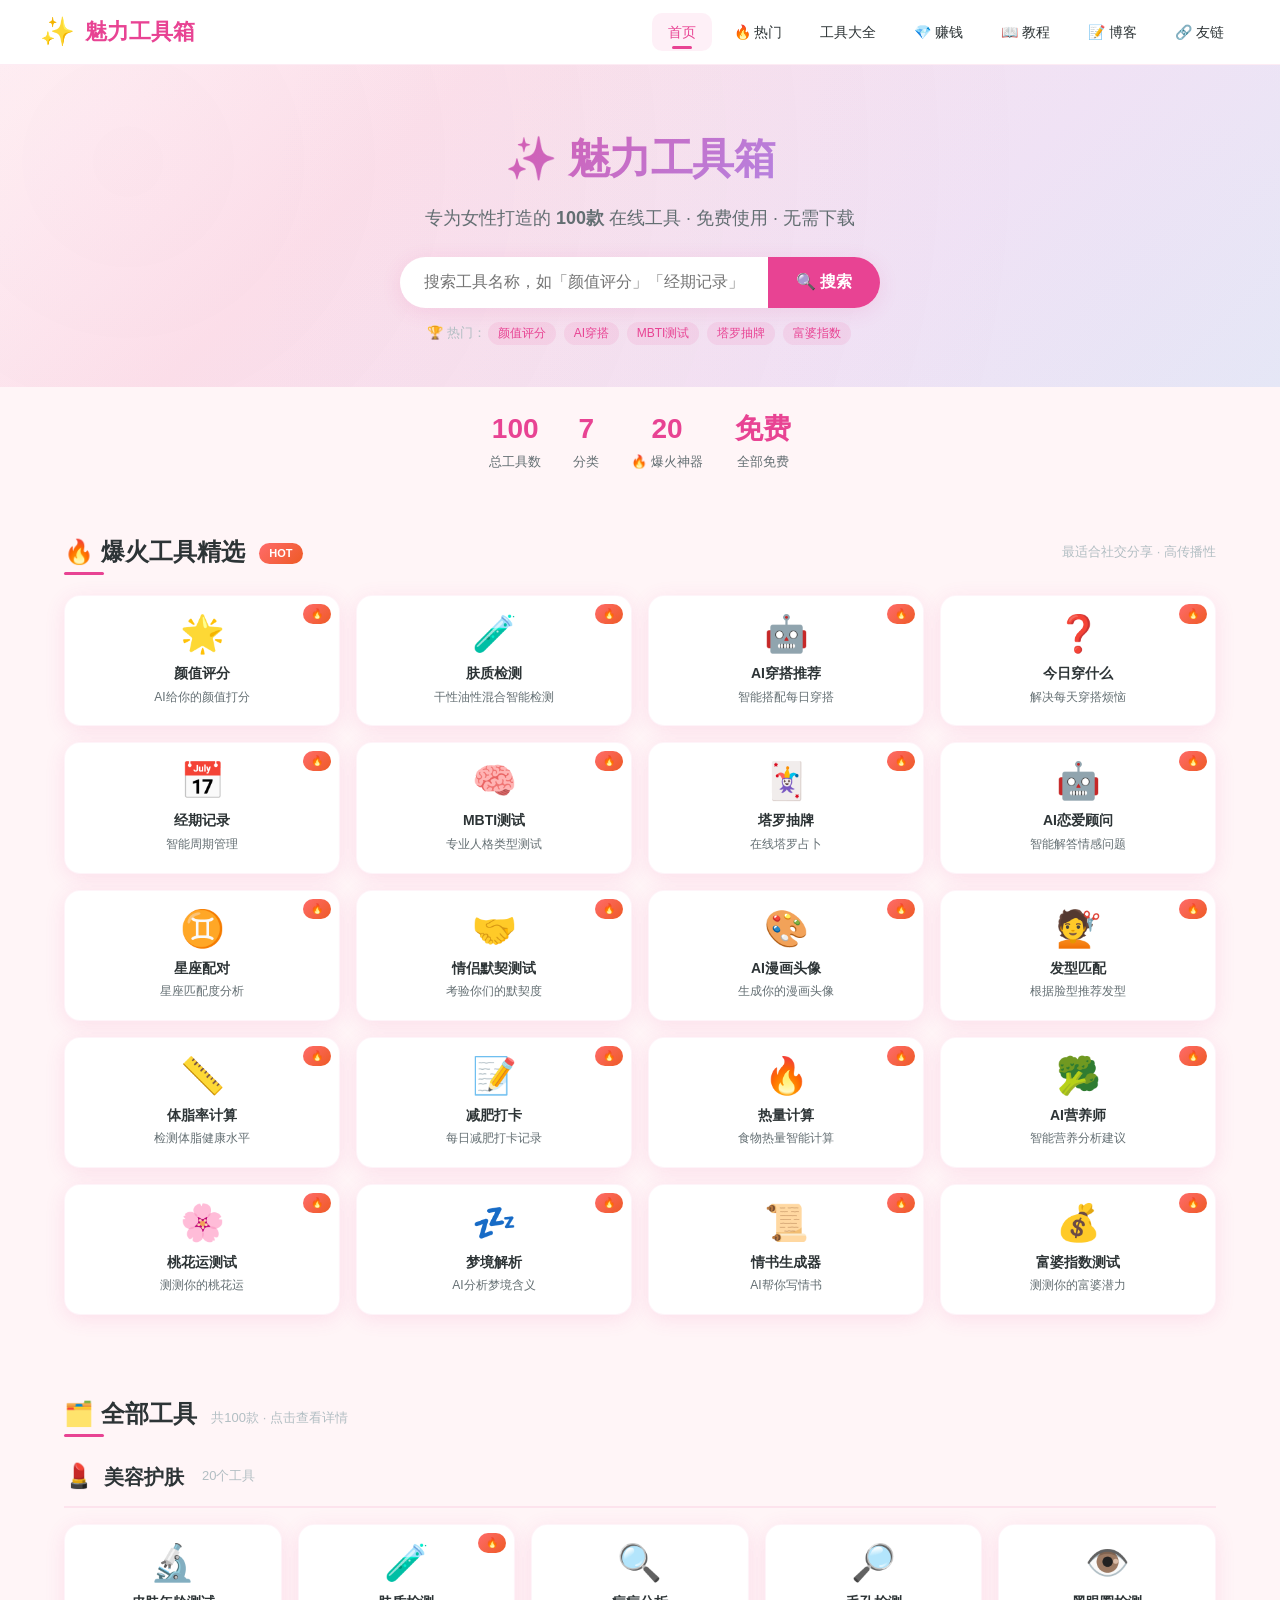
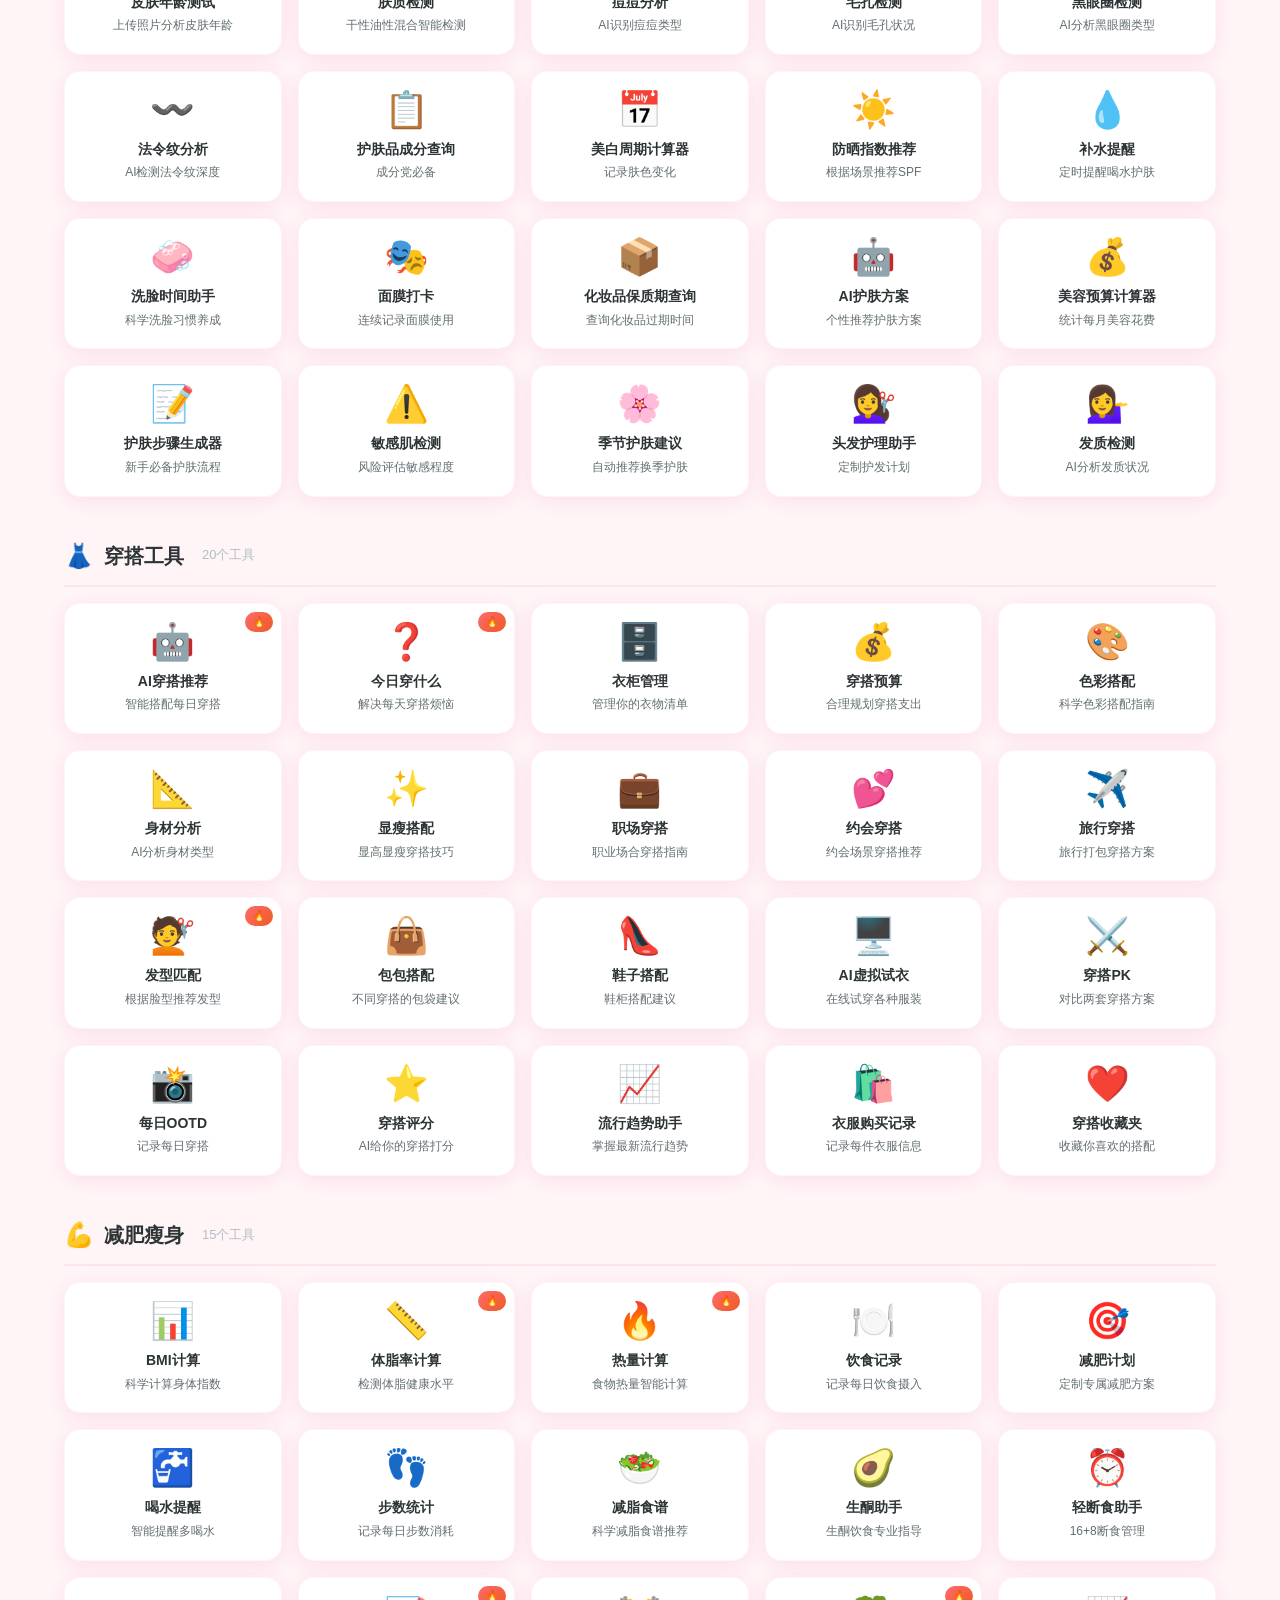
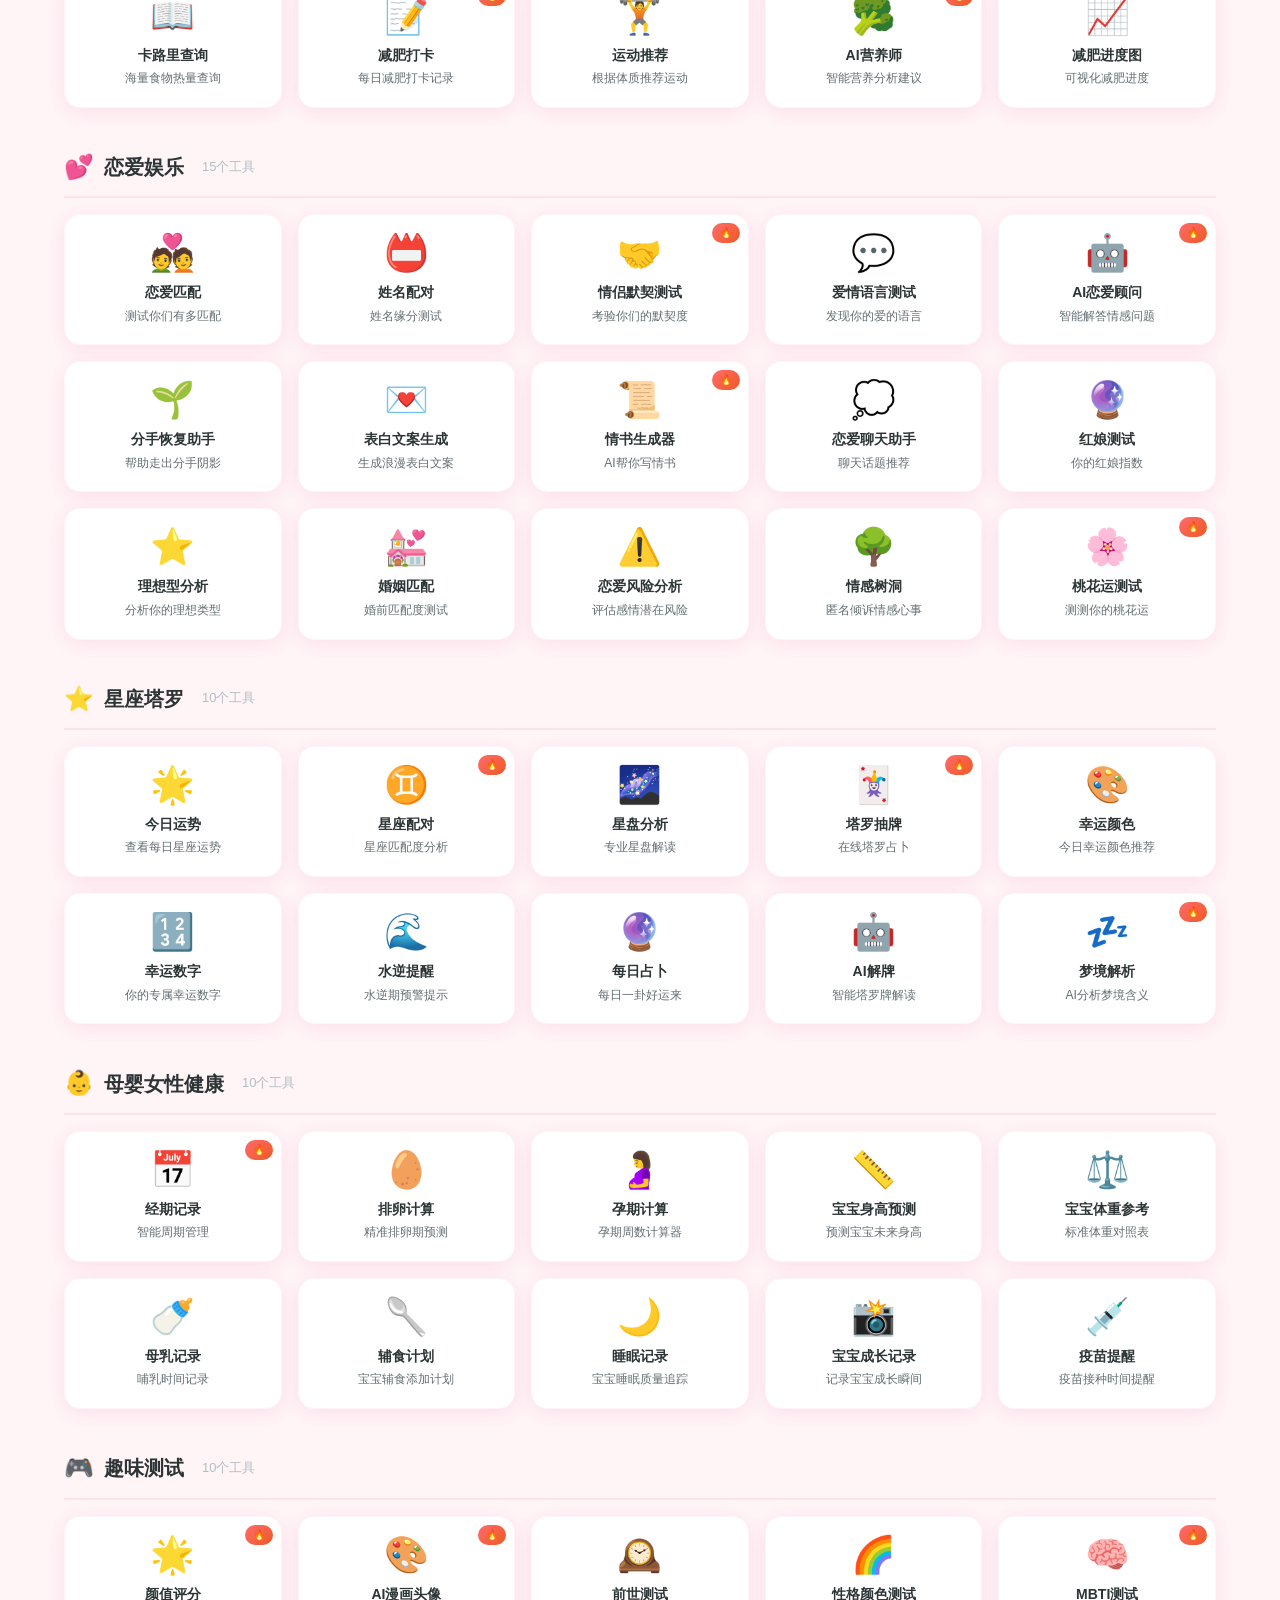
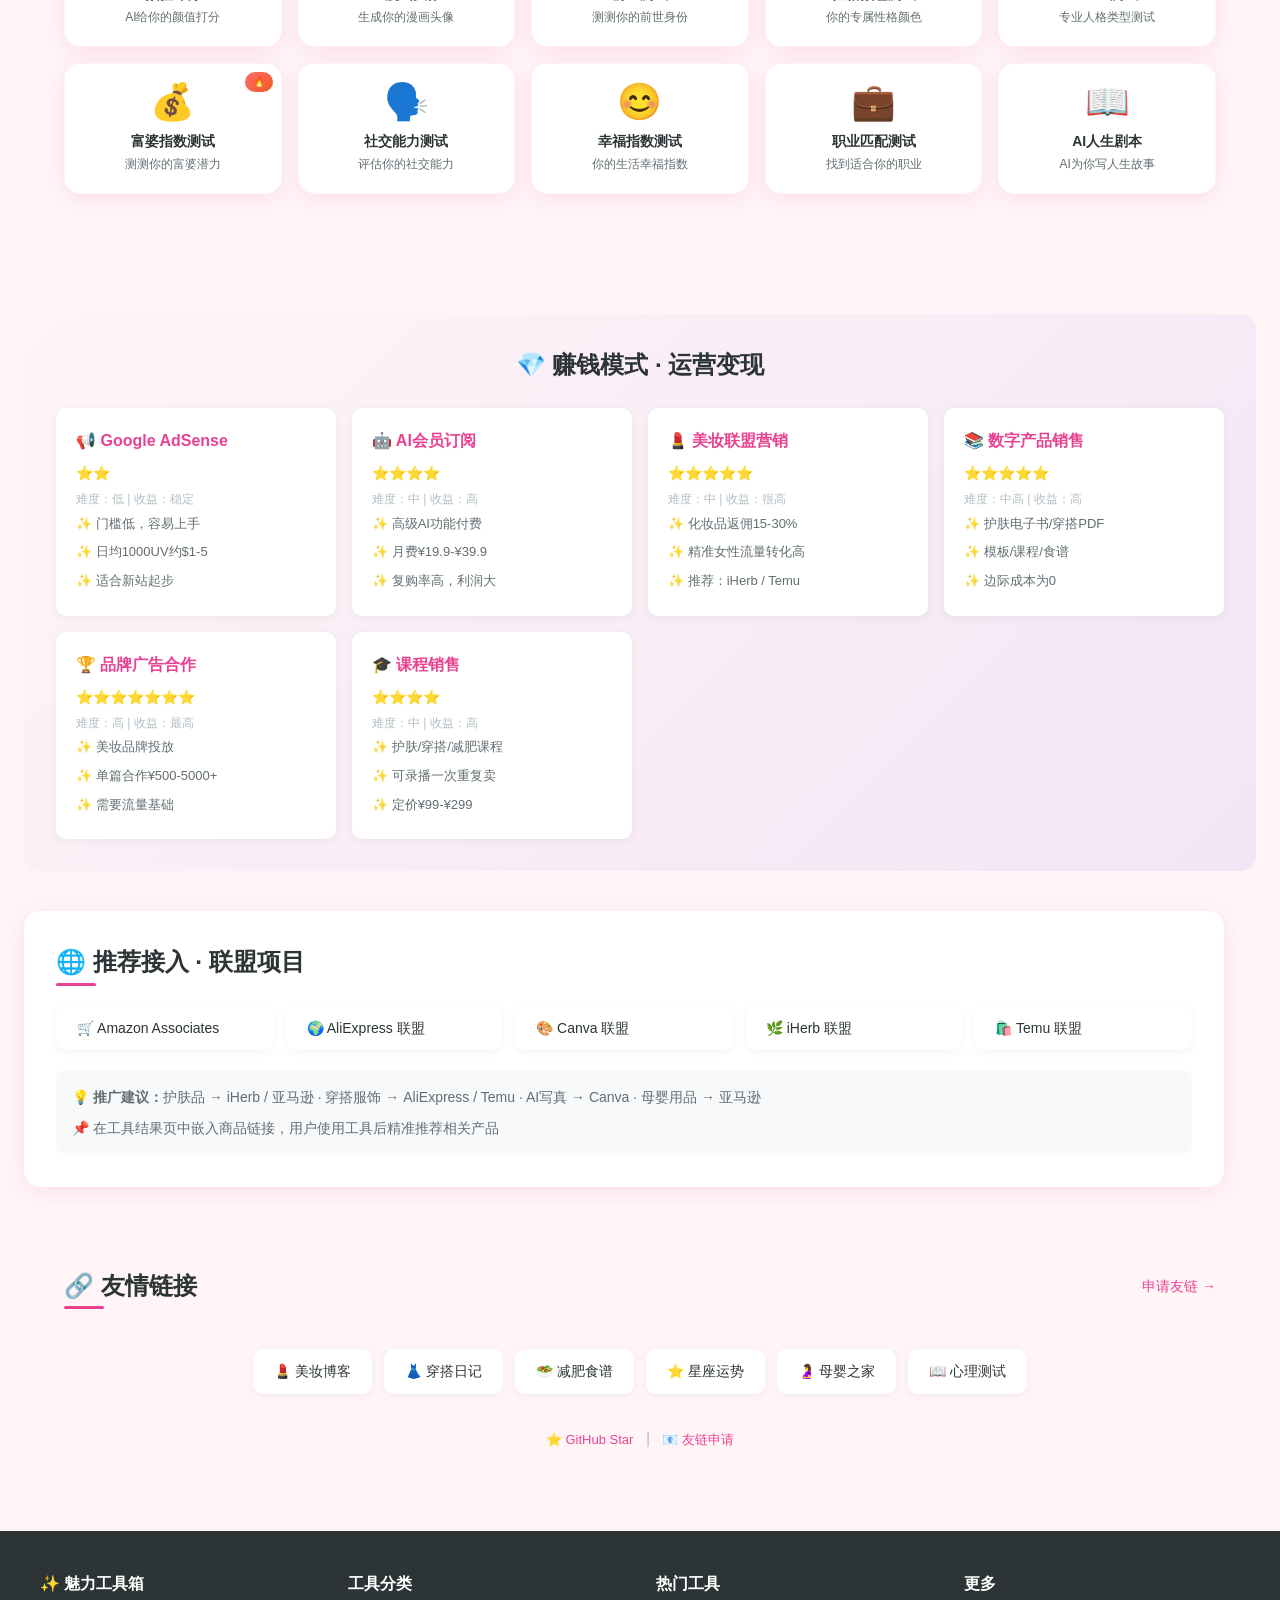
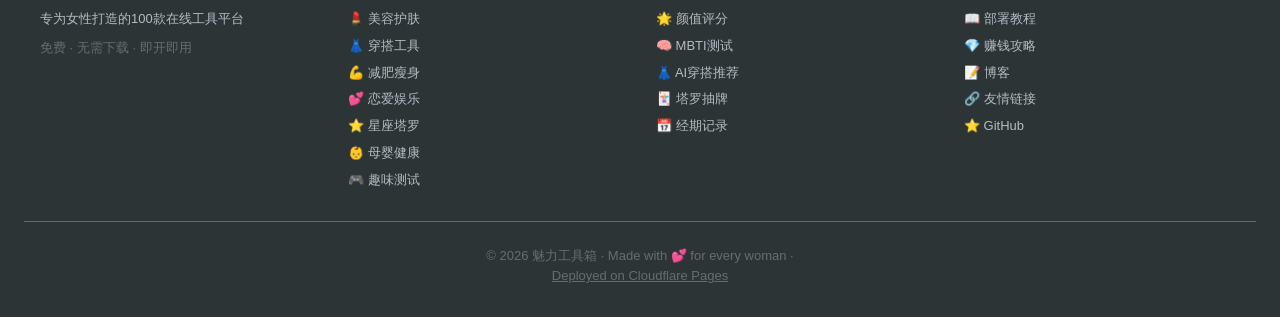
==== index.html @ 5549049f "Add files via upload" ====
<!DOCTYPE html>
<html lang="zh-CN">
<head>
  <meta charset="UTF-8">
  <meta name="viewport" content="width=device-width, initial-scale=1.0">
  <title>魅力工具箱 ✨ - 专为女性打造的100款在线工具</title>
  <meta name="description" content="魅力工具箱 - 专为女性打造的100款在线工具平台，涵盖美容护肤、穿搭、减肥、恋爱、星座、母婴健康、趣味测试等类别。免费使用，无需下载。">
  <meta name="keywords" content="女性工具,在线工具,AI工具,美容护肤,穿搭推荐,减肥工具,星座测试,MBTI,塔罗占卜,经期记录">
  <link rel="stylesheet" href="css/style.css">
  <link rel="icon" href="data:image/svg+xml,<svg xmlns=%22http://www.w3.org/2000/svg%22 viewBox=%220 0 100 100%22><text y=%22.9em%22 font-size=%2290%22>✨</text></svg>">
  <!-- Open Graph -->
  <meta property="og:title" content="魅力工具箱 - 100款女性在线工具">
  <meta property="og:description" content="专为女性打造的100款在线工具，美容护肤、穿搭推荐、减肥瘦身、恋爱测试、星座塔罗一应俱全！">
  <meta property="og:type" content="website">
  <meta property="og:image" content="https://charm-toolbox.pages.dev/og-image.jpg">
  <!-- Google Analytics placeholder -->
  <script async src="https://pagead2.googlesyndication.com/pagead/js/adsbygoogle.js?client=ca-pub-XXXXX" crossorigin="anonymous"></script>
</head>
<body>

<!-- ===== 导航栏 ===== -->
<nav class="navbar">
  <div class="navbar-inner">
    <a href="/" class="logo">
      <span class="logo-icon">✨</span>
      魅力工具箱
    </a>
    <button class="menu-toggle" onclick="toggleMenu()" aria-label="菜单">☰</button>
    <div class="nav-links" id="navLinks">
      <a href="/" class="active">首页</a>
      <a href="#hot">🔥 热门</a>
      <a href="#categories">工具大全</a>
      <a href="/pages/money.html">💎 赚钱</a>
      <a href="/pages/guide.html">📖 教程</a>
      <a href="/pages/blog.html">📝 博客</a>
      <a href="/pages/links.html">🔗 友链</a>
    </div>
  </div>
</nav>

<!-- ===== Hero 区域 ===== -->
<section class="hero">
  <div class="hero-content">
    <h1>✨ 魅力工具箱</h1>
    <p>专为女性打造的 <strong>100款</strong> 在线工具 · 免费使用 · 无需下载</p>
    <div class="search-box">
      <input type="text" id="searchInput" placeholder="搜索工具名称，如「颜值评分」「经期记录」「MBTI」..." oninput="handleSearch()">
      <button onclick="handleSearch()">🔍 搜索</button>
    </div>
    <div style="margin-top:12px;font-size:13px;color:var(--text-muted);">
      🏆 热门：<span class="tag">颜值评分</span> <span class="tag">AI穿搭</span> <span class="tag">MBTI测试</span> <span class="tag">塔罗抽牌</span> <span class="tag">富婆指数</span>
    </div>
  </div>
</section>

<!-- ===== 统计栏 ===== -->
<div class="stats-bar">
  <div class="stat-item"><div class="num">100</div><div class="label">总工具数</div></div>
  <div class="stat-item"><div class="num">7</div><div class="label">分类</div></div>
  <div class="stat-item"><div class="num">20</div><div class="label">🔥 爆火神器</div></div>
  <div class="stat-item"><div class="num">免费</div><div class="label">全部免费</div></div>
</div>

<!-- ===== 主要容器 ===== -->
<div id="mainContent">

<!-- ===== 🔥 爆火工具精选 ===== -->
<section class="section" id="hot">
  <div class="section-header">
    <h2>🔥 爆火工具精选 <span class="hot-badge">HOT</span></h2>
    <span style="font-size:13px;color:var(--text-muted);">最适合社交分享 · 高传播性</span>
  </div>
  <div class="tool-grid hot-grid" id="hotToolsGrid"></div>
</section>

<!-- ===== 🗂️ 全部分类 ===== -->
<section class="section" id="categories">
  <div class="section-header">
    <h2>🗂️ 全部工具 <span style="font-size:13px;color:var(--text-muted);font-weight:400;margin-left:8px;">共100款 · 点击查看详情</span></h2>
  </div>
  <div id="categoriesContainer"></div>
</section>

<!-- ===== 💰 赚钱模式 ===== -->
<section class="money-section" id="money">
  <h2>💎 赚钱模式 · 运营变现</h2>
  <div class="money-grid">
    <div class="money-card">
      <h3>📢 Google AdSense</h3>
      <div class="stars">⭐⭐</div>
      <div class="difficulty">难度：低 | 收益：稳定</div>
      <ul>
        <li>门槛低，容易上手</li>
        <li>日均1000UV约$1-5</li>
        <li>适合新站起步</li>
      </ul>
    </div>
    <div class="money-card">
      <h3>🤖 AI会员订阅</h3>
      <div class="stars">⭐⭐⭐⭐</div>
      <div class="difficulty">难度：中 | 收益：高</div>
      <ul>
        <li>高级AI功能付费</li>
        <li>月费¥19.9-¥39.9</li>
        <li>复购率高，利润大</li>
      </ul>
    </div>
    <div class="money-card">
      <h3>💄 美妆联盟营销</h3>
      <div class="stars">⭐⭐⭐⭐⭐</div>
      <div class="difficulty">难度：中 | 收益：很高</div>
      <ul>
        <li>化妆品返佣15-30%</li>
        <li>精准女性流量转化高</li>
        <li>推荐：iHerb / Temu</li>
      </ul>
    </div>
    <div class="money-card">
      <h3>📚 数字产品销售</h3>
      <div class="stars">⭐⭐⭐⭐⭐</div>
      <div class="difficulty">难度：中高 | 收益：高</div>
      <ul>
        <li>护肤电子书/穿搭PDF</li>
        <li>模板/课程/食谱</li>
        <li>边际成本为0</li>
      </ul>
    </div>
    <div class="money-card">
      <h3>🏆 品牌广告合作</h3>
      <div class="stars">⭐⭐⭐⭐⭐⭐⭐</div>
      <div class="difficulty">难度：高 | 收益：最高</div>
      <ul>
        <li>美妆品牌投放</li>
        <li>单篇合作¥500-5000+</li>
        <li>需要流量基础</li>
      </ul>
    </div>
    <div class="money-card">
      <h3>🎓 课程销售</h3>
      <div class="stars">⭐⭐⭐⭐</div>
      <div class="difficulty">难度：中 | 收益：高</div>
      <ul>
        <li>护肤/穿搭/减肥课程</li>
        <li>可录播一次重复卖</li>
        <li>定价¥99-¥299</li>
      </ul>
    </div>
  </div>
</section>

<!-- ===== 🌐 推荐联盟项目 ===== -->
<section class="section" style="background:white;border-radius:var(--radius);margin:0 24px 40px;padding:32px;box-shadow:var(--shadow);">
  <div class="section-header">
    <h2>🌐 推荐接入 · 联盟项目</h2>
  </div>
  <div style="display:grid;grid-template-columns:repeat(auto-fill,minmax(200px,1fr));gap:12px;">
    <a href="https://affiliate-program.amazon.com/" target="_blank" rel="noopener" class="friend-link-item">🛒 Amazon Associates</a>
    <a href="https://portals.aliexpress.com/" target="_blank" rel="noopener" class="friend-link-item">🌍 AliExpress 联盟</a>
    <a href="https://www.canva.com/affiliates/" target="_blank" rel="noopener" class="friend-link-item">🎨 Canva 联盟</a>
    <a href="https://www.iherb.com/info/rewards" target="_blank" rel="noopener" class="friend-link-item">🌿 iHerb 联盟</a>
    <a href="https://www.temu.com/" target="_blank" rel="noopener" class="friend-link-item">🛍️ Temu 联盟</a>
  </div>
  <div style="margin-top:20px;padding:16px;background:#f8f9fa;border-radius:var(--radius-sm);">
    <p style="font-size:14px;color:var(--text-light);">💡 <strong>推广建议：</strong>护肤品 → iHerb / 亚马逊 · 穿搭服饰 → AliExpress / Temu · AI写真 → Canva · 母婴用品 → 亚马逊</p>
    <p style="font-size:14px;color:var(--text-light);margin-top:8px;">📌 在工具结果页中嵌入商品链接，用户使用工具后精准推荐相关产品</p>
  </div>
</section>

<!-- ===== 友情链接 ===== -->
<section class="section" id="links">
  <div class="section-header">
    <h2>🔗 友情链接</h2>
    <a href="/pages/links.html" class="see-all">申请友链 →</a>
  </div>
  <div class="friend-links">
    <a href="https://www.example.com" target="_blank" class="friend-link-item">💄 美妆博客</a>
    <a href="https://www.example.com" target="_blank" class="friend-link-item">👗 穿搭日记</a>
    <a href="https://www.example.com" target="_blank" class="friend-link-item">🥗 减肥食谱</a>
    <a href="https://www.example.com" target="_blank" class="friend-link-item">⭐ 星座运势</a>
    <a href="https://www.example.com" target="_blank" class="friend-link-item">🤰 母婴之家</a>
    <a href="https://www.example.com" target="_blank" class="friend-link-item">📖 心理测试</a>
  </div>
  <div style="text-align:center;margin-top:12px;">
    <a href="https://github.com/your-username/charm-toolbox" target="_blank" style="color:var(--primary);text-decoration:none;font-size:13px;">⭐ GitHub Star</a>
    <span style="margin:0 8px;color:var(--text-muted);">|</span>
    <a href="mailto:hello@example.com" style="color:var(--primary);text-decoration:none;font-size:13px;">📧 友链申请</a>
  </div>
</section>

</div><!-- /mainContent -->

<!-- ===== 工具详情弹窗 ===== -->
<div class="modal-overlay" id="toolModal">
  <div class="modal-content">
    <button class="modal-close" onclick="closeModal()">✕</button>
    <div class="icon-big" id="modalIcon">🔬</div>
    <h2 id="modalTitle">工具名称</h2>
    <p id="modalDesc">工具描述</p>
    <ul class="features" id="modalFeatures"></ul>
    <button class="btn-primary" onclick="closeModal()">✨ 知道了，马上去用！</button>
  </div>
</div>

<!-- ===== Footer ===== -->
<footer class="footer">
  <div class="footer-inner">
    <div>
      <h3>✨ 魅力工具箱</h3>
      <p style="font-size:13px;color:#b2bec3;">专为女性打造的100款在线工具平台</p>
      <p style="font-size:13px;color:#636e72;margin-top:8px;">免费 · 无需下载 · 即开即用</p>
    </div>
    <div>
      <h3>工具分类</h3>
      <a href="#categories">💄 美容护肤</a>
      <a href="#categories">👗 穿搭工具</a>
      <a href="#categories">💪 减肥瘦身</a>
      <a href="#categories">💕 恋爱娱乐</a>
      <a href="#categories">⭐ 星座塔罗</a>
      <a href="#categories">👶 母婴健康</a>
      <a href="#categories">🎮 趣味测试</a>
    </div>
    <div>
      <h3>热门工具</h3>
      <a href="javascript:void(0)" onclick="showTool(91)">🌟 颜值评分</a>
      <a href="javascript:void(0)" onclick="showTool(95)">🧠 MBTI测试</a>
      <a href="javascript:void(0)" onclick="showTool(21)">👗 AI穿搭推荐</a>
      <a href="javascript:void(0)" onclick="showTool(74)">🃏 塔罗抽牌</a>
      <a href="javascript:void(0)" onclick="showTool(81)">📅 经期记录</a>
    </div>
    <div>
      <h3>更多</h3>
      <a href="/pages/guide.html">📖 部署教程</a>
      <a href="/pages/money.html">💎 赚钱攻略</a>
      <a href="/pages/blog.html">📝 博客</a>
      <a href="/pages/links.html">🔗 友情链接</a>
      <a href="https://github.com/your-username/charm-toolbox">⭐ GitHub</a>
    </div>
  </div>
  <div class="footer-bottom">
    © 2026 魅力工具箱 · Made with 💕 for every woman · <a href="https://pages.cloudflare.com/" style="color:#636e72;text-decoration:underline;">Deployed on Cloudflare Pages</a>
  </div>
</footer>

<script src="js/data.js"></script>
<script>
// ===== 导航菜单 =====
function toggleMenu() {
  document.getElementById('navLinks').classList.toggle('open');
}

// ===== 渲染爆火工具 =====
function renderHotTools() {
  const allTools = getAllTools();
  const hotIds = TOOLS_DATA.hotTools;
  const hotItems = hotIds.map(id => allTools.find(t => t.id === id)).filter(Boolean);

  const grid = document.getElementById('hotToolsGrid');
  grid.innerHTML = hotItems.map(t => `
    <a href="javascript:void(0)" class="tool-card" onclick="showTool(${t.id})">
      <span class="hot-tag">🔥</span>
      <div class="icon">${t.icon}</div>
      <div class="name">${t.name}</div>
      <div class="desc">${t.desc}</div>
    </a>
  `).join('');
}

// ===== 渲染分类 =====
function renderCategories() {
  const container = document.getElementById('categoriesContainer');
  container.innerHTML = TOOLS_DATA.categories.map(cat => `
    <div class="category-section">
      <div class="category-title">
        <span class="cat-icon">${cat.icon}</span>
        ${cat.name}
        <span style="font-size:13px;color:var(--text-muted);font-weight:400;margin-left:8px;">${cat.tools.length}个工具</span>
      </div>
      <div class="tool-grid">
        ${cat.tools.map(t => `
          <a href="javascript:void(0)" class="tool-card" onclick="showTool(${t.id})">
            ${isHot(t.id) ? '<span class="hot-tag">🔥</span>' : ''}
            <div class="icon">${t.icon}</div>
            <div class="name">${t.name}</div>
            <div class="desc">${t.desc}</div>
          </a>
        `).join('')}
      </div>
    </div>
  `).join('');
}

// ===== 显示工具详情 =====
function showTool(id) {
  const allTools = getAllTools();
  const tool = allTools.find(t => t.id === id);
  if (!tool) return;

  document.getElementById('modalIcon').textContent = tool.icon;
  document.getElementById('modalTitle').textContent = tool.name + (isHot(id) ? ' 🔥' : '');
  document.getElementById('modalDesc').textContent = `📂 ${tool.category} · ${tool.desc}`;

  const featuresList = document.getElementById('modalFeatures');
  featuresList.innerHTML = tool.features.map(f => `<li>${f}</li>`).join('');

  document.getElementById('toolModal').classList.add('open');
  document.body.style.overflow = 'hidden';
}

function closeModal() {
  document.getElementById('toolModal').classList.remove('open');
  document.body.style.overflow = '';
}

// 点击遮罩层关闭
document.getElementById('toolModal').addEventListener('click', function(e) {
  if (e.target === this) closeModal();
});

// ESC 键关闭
document.addEventListener('keydown', function(e) {
  if (e.key === 'Escape') closeModal();
});

// ===== 搜索功能 =====
function handleSearch() {
  const query = document.getElementById('searchInput').value.trim().toLowerCase();
  if (!query) {
    renderCategories();
    document.getElementById('categories').scrollIntoView({ behavior: 'smooth' });
    return;
  }

  const results = searchTools(query);
  const container = document.getElementById('categoriesContainer');
  
  if (results.length === 0) {
    container.innerHTML = `
      <div style="text-align:center;padding:60px 20px;">
        <div style="font-size:64px;margin-bottom:16px;">🔍</div>
        <h3 style="font-size:20px;margin-bottom:8px;">没有找到相关工具</h3>
        <p style="color:var(--text-light);">试试搜索：颜值、穿搭、减肥、星座、MBTI...<br>或者换个关键词再试试</p>
        <button onclick="document.getElementById('searchInput').value='';handleSearch();renderCategories();" style="margin-top:16px;padding:10px 24px;background:var(--primary);color:white;border:none;border-radius:8px;cursor:pointer;">查看全部工具</button>
      </div>
    `;
    return;
  }

  container.innerHTML = `
    <div style="margin-bottom:20px;color:var(--text-light);font-size:14px;">
      找到 <strong style="color:var(--primary);">${results.length}</strong> 个相关工具
      <button onclick="document.getElementById('searchInput').value='';handleSearch();renderCategories();" style="margin-left:12px;padding:4px 12px;background:transparent;color:var(--primary);border:1px solid var(--primary);border-radius:6px;cursor:pointer;font-size:12px;">清除搜索</button>
    </div>
    <div class="tool-grid">
      ${results.map(t => `
        <a href="javascript:void(0)" class="tool-card" onclick="showTool(${t.id})">
          ${isHot(t.id) ? '<span class="hot-tag">🔥</span>' : ''}
          <div class="icon">${t.icon}</div>
          <div class="name">${t.name}</div>
          <div class="desc">${t.desc}</div>
          <div style="font-size:11px;color:var(--text-muted);margin-top:4px;">${t.catIcon} ${t.category}</div>
        </a>
      `).join('')}
    </div>
  `;
}

// ===== 搜索回车 =====
document.getElementById('searchInput').addEventListener('keydown', function(e) {
  if (e.key === 'Enter') handleSearch();
});

// ===== 初始化 =====
document.addEventListener('DOMContentLoaded', function() {
  renderHotTools();
  renderCategories();
});

// ===== 平滑滚动 =====
document.querySelectorAll('a[href^="#"]').forEach(anchor => {
  anchor.addEventListener('click', function(e) {
    const href = this.getAttribute('href');
    if (href.startsWith('#')) {
      e.preventDefault();
      const target = document.querySelector(href);
      if (target) target.scrollIntoView({ behavior: 'smooth' });
    }
  });
});
</script>

<!-- 51la统计（示例） -->
<script charset="UTF-8" id="LA_COLLECT" src="//sdk.51.la/js-sdk-pro.min.js"></script>
<script>LA.init({id: "YOUR_ID",ck: "YOUR_CK"})</script>

</body>
</html>
---- css/style.css ----
/* ===== 魅力工具箱 - 女性工具平台 ===== */
:root {
  --primary: #e84393;
  --primary-light: #f8a5c2;
  --primary-dark: #c44569;
  --secondary: #a29bfe;
  --secondary-light: #d5caff;
  --accent: #fd79a8;
  --bg: #fff5f7;
  --bg-card: #ffffff;
  --text: #2d3436;
  --text-light: #636e72;
  --text-muted: #b2bec3;
  --shadow: 0 4px 20px rgba(232, 67, 147, 0.12);
  --shadow-hover: 0 8px 30px rgba(232, 67, 147, 0.2);
  --radius: 16px;
  --radius-sm: 10px;
  --transition: 0.3s cubic-bezier(.4,0,.2,1);
}

* { margin: 0; padding: 0; box-sizing: border-box; }

body {
  font-family: -apple-system, BlinkMacSystemFont, 'PingFang SC', 'Microsoft YaHei', 'Segoe UI', sans-serif;
  background: var(--bg);
  color: var(--text);
  min-height: 100vh;
  line-height: 1.6;
}

/* ===== 导航栏 ===== */
.navbar {
  background: rgba(255,255,255,0.92);
  backdrop-filter: blur(20px);
  -webkit-backdrop-filter: blur(20px);
  border-bottom: 1px solid rgba(232,67,147,0.1);
  position: sticky;
  top: 0;
  z-index: 1000;
  padding: 0 24px;
}
.navbar-inner {
  max-width: 1200px;
  margin: 0 auto;
  display: flex;
  align-items: center;
  justify-content: space-between;
  height: 64px;
}
.navbar .logo {
  display: flex;
  align-items: center;
  gap: 10px;
  text-decoration: none;
  font-size: 22px;
  font-weight: 700;
  color: var(--primary);
}
.navbar .logo .logo-icon {
  font-size: 28px;
}
.navbar .nav-links {
  display: flex;
  align-items: center;
  gap: 6px;
}
.navbar .nav-links a {
  text-decoration: none;
  color: var(--text);
  padding: 8px 16px;
  border-radius: var(--radius-sm);
  font-size: 14px;
  font-weight: 500;
  transition: var(--transition);
  position: relative;
}
.navbar .nav-links a:hover,
.navbar .nav-links a.active {
  background: rgba(232,67,147,0.08);
  color: var(--primary);
}
.navbar .nav-links a.active::after {
  content: '';
  position: absolute;
  bottom: 2px;
  left: 50%;
  transform: translateX(-50%);
  width: 20px;
  height: 3px;
  background: var(--primary);
  border-radius: 3px;
}
.menu-toggle {
  display: none;
  background: none;
  border: none;
  font-size: 24px;
  cursor: pointer;
  color: var(--text);
  padding: 8px;
}

/* ===== Hero 区域 ===== */
.hero {
  text-align: center;
  padding: 60px 24px 40px;
  background: linear-gradient(135deg, #fff5f7 0%, #fce4ec 30%, #f3e5f5 70%, #e8eaf6 100%);
  position: relative;
  overflow: hidden;
}
.hero::before {
  content: '';
  position: absolute;
  top: -50%;
  left: -50%;
  width: 200%;
  height: 200%;
  background: radial-gradient(circle at 30% 40%, rgba(232,67,147,0.05) 0%, transparent 50%),
              radial-gradient(circle at 70% 60%, rgba(162,155,254,0.05) 0%, transparent 50%);
  animation: heroGlow 8s ease-in-out infinite alternate;
}
@keyframes heroGlow {
  0% { transform: translate(0,0) rotate(0deg); }
  100% { transform: translate(-20px,10px) rotate(2deg); }
}
.hero-content {
  position: relative;
  z-index: 1;
  max-width: 700px;
  margin: 0 auto;
}
.hero h1 {
  font-size: 42px;
  font-weight: 800;
  background: linear-gradient(135deg, var(--primary), var(--secondary));
  -webkit-background-clip: text;
  -webkit-text-fill-color: transparent;
  background-clip: text;
  margin-bottom: 12px;
  letter-spacing: -0.5px;
}
.hero p {
  font-size: 18px;
  color: var(--text-light);
  margin-bottom: 24px;
}
.hero .search-box {
  display: flex;
  max-width: 480px;
  margin: 0 auto;
  background: white;
  border-radius: 50px;
  box-shadow: 0 4px 20px rgba(232,67,147,0.12);
  overflow: hidden;
}
.hero .search-box input {
  flex: 1;
  border: none;
  padding: 15px 24px;
  font-size: 16px;
  outline: none;
  background: transparent;
}
.hero .search-box button {
  background: var(--primary);
  border: none;
  color: white;
  padding: 15px 28px;
  cursor: pointer;
  font-size: 16px;
  font-weight: 600;
  transition: var(--transition);
}
.hero .search-box button:hover {
  background: var(--primary-dark);
}

/* ===== 分类统计 ===== */
.stats-bar {
  display: flex;
  justify-content: center;
  gap: 32px;
  padding: 20px 24px;
  flex-wrap: wrap;
}
.stats-bar .stat-item {
  text-align: center;
}
.stats-bar .stat-item .num {
  font-size: 28px;
  font-weight: 800;
  color: var(--primary);
}
.stats-bar .stat-item .label {
  font-size: 13px;
  color: var(--text-light);
}

/* ===== 爆火工具精选 ===== */
.section {
  max-width: 1200px;
  margin: 0 auto;
  padding: 40px 24px;
}
.section-header {
  display: flex;
  justify-content: space-between;
  align-items: center;
  margin-bottom: 24px;
}
.section-header h2 {
  font-size: 24px;
  font-weight: 700;
  position: relative;
  display: inline-block;
}
.section-header h2::after {
  content: '';
  position: absolute;
  bottom: -4px;
  left: 0;
  width: 40px;
  height: 3px;
  background: var(--primary);
  border-radius: 3px;
}
.section-header .see-all {
  color: var(--primary);
  text-decoration: none;
  font-size: 14px;
  font-weight: 500;
}
.hot-badge {
  display: inline-block;
  background: linear-gradient(135deg, #ff6b6b, #ee5a24);
  color: white;
  font-size: 11px;
  font-weight: 700;
  padding: 2px 10px;
  border-radius: 20px;
  margin-left: 8px;
  vertical-align: middle;
}

/* ===== 工具卡片网格 ===== */
.tool-grid {
  display: grid;
  grid-template-columns: repeat(auto-fill, minmax(200px, 1fr));
  gap: 16px;
}
.tool-grid.hot-grid {
  grid-template-columns: repeat(auto-fill, minmax(240px, 1fr));
}
.tool-card {
  background: var(--bg-card);
  border-radius: var(--radius);
  padding: 20px;
  text-decoration: none;
  color: var(--text);
  box-shadow: var(--shadow);
  transition: var(--transition);
  border: 1px solid rgba(232,67,147,0.06);
  position: relative;
  display: flex;
  flex-direction: column;
  align-items: center;
  text-align: center;
  cursor: pointer;
}
.tool-card:hover {
  transform: translateY(-4px);
  box-shadow: var(--shadow-hover);
  border-color: rgba(232,67,147,0.2);
}
.tool-card .icon {
  font-size: 36px;
  margin-bottom: 10px;
  line-height: 1;
}
.tool-card .name {
  font-size: 14px;
  font-weight: 600;
  margin-bottom: 4px;
}
.tool-card .desc {
  font-size: 12px;
  color: var(--text-light);
  line-height: 1.4;
}
.tool-card .hot-tag {
  position: absolute;
  top: 8px;
  right: 8px;
  background: linear-gradient(135deg, #ff6b6b, #ee5a24);
  color: white;
  font-size: 10px;
  font-weight: 700;
  padding: 2px 8px;
  border-radius: 20px;
}
.tool-card .new-tag {
  position: absolute;
  top: 8px;
  left: 8px;
  background: linear-gradient(135deg, #00b894, #00cec9);
  color: white;
  font-size: 10px;
  font-weight: 700;
  padding: 2px 8px;
  border-radius: 20px;
}

/* ===== 分类区域 ===== */
.category-section {
  margin-bottom: 40px;
}
.category-title {
  display: flex;
  align-items: center;
  gap: 10px;
  font-size: 20px;
  font-weight: 700;
  margin-bottom: 16px;
  padding-bottom: 10px;
  border-bottom: 2px solid rgba(232,67,147,0.1);
}
.category-title .cat-icon {
  font-size: 24px;
}

/* ===== 赚钱模式 & 联盟项目 ===== */
.money-section {
  background: linear-gradient(135deg, #fff5f7, #f3e5f5);
  border-radius: var(--radius);
  padding: 32px;
  margin: 40px 24px;
}
.money-section h2 {
  text-align: center;
  margin-bottom: 24px;
  font-size: 24px;
}
.money-grid {
  display: grid;
  grid-template-columns: repeat(auto-fill, minmax(280px, 1fr));
  gap: 16px;
  max-width: 1200px;
  margin: 0 auto;
}
.money-card {
  background: white;
  border-radius: var(--radius-sm);
  padding: 20px;
  box-shadow: 0 2px 10px rgba(0,0,0,0.05);
}
.money-card h3 {
  font-size: 16px;
  color: var(--primary);
  margin-bottom: 8px;
}
.money-card .stars {
  color: #fdcb6e;
  font-size: 14px;
  margin-bottom: 6px;
}
.money-card .difficulty {
  font-size: 12px;
  color: var(--text-muted);
}
.money-card ul {
  list-style: none;
  padding: 0;
}
.money-card ul li {
  padding: 4px 0;
  font-size: 13px;
  color: var(--text-light);
}
.money-card ul li::before {
  content: '✨ ';
}

/* ===== 部署教程 ===== */
.guide-section {
  max-width: 800px;
  margin: 0 auto;
  padding: 40px 24px;
}
.guide-section h2 {
  font-size: 24px;
  margin-bottom: 20px;
  color: var(--primary);
}
.guide-step {
  background: white;
  border-radius: var(--radius);
  padding: 24px;
  margin-bottom: 16px;
  box-shadow: var(--shadow);
  border-left: 4px solid var(--primary);
}
.guide-step h3 {
  font-size: 18px;
  margin-bottom: 8px;
  display: flex;
  align-items: center;
  gap: 8px;
}
.guide-step .step-num {
  background: var(--primary);
  color: white;
  width: 28px;
  height: 28px;
  border-radius: 50%;
  display: inline-flex;
  align-items: center;
  justify-content: center;
  font-size: 14px;
  font-weight: 700;
}
.guide-step p, .guide-step li {
  font-size: 14px;
  color: var(--text-light);
  line-height: 1.8;
}
.guide-step code {
  background: #f8f9fa;
  padding: 2px 8px;
  border-radius: 4px;
  font-size: 13px;
  color: var(--primary-dark);
}
.guide-step pre {
  background: #2d3436;
  color: #dfe6e9;
  padding: 16px;
  border-radius: 8px;
  overflow-x: auto;
  font-size: 13px;
  line-height: 1.6;
  margin: 12px 0;
}

/* ===== 友情链接 ===== */
.friend-links {
  display: flex;
  flex-wrap: wrap;
  gap: 12px;
  justify-content: center;
  padding: 20px 0;
}
.friend-link-item {
  background: white;
  padding: 10px 20px;
  border-radius: var(--radius-sm);
  text-decoration: none;
  color: var(--text);
  font-size: 14px;
  font-weight: 500;
  box-shadow: 0 2px 8px rgba(0,0,0,0.05);
  transition: var(--transition);
  border: 1px solid transparent;
}
.friend-link-item:hover {
  border-color: var(--primary-light);
  color: var(--primary);
  transform: translateY(-2px);
}

/* ===== Footer ===== */
.footer {
  background: #2d3436;
  color: #dfe6e9;
  padding: 40px 24px 24px;
  margin-top: 40px;
}
.footer-inner {
  max-width: 1200px;
  margin: 0 auto;
  display: grid;
  grid-template-columns: repeat(auto-fit, minmax(200px, 1fr));
  gap: 32px;
}
.footer h3 {
  color: white;
  font-size: 16px;
  margin-bottom: 12px;
}
.footer a {
  color: #b2bec3;
  text-decoration: none;
  display: block;
  font-size: 13px;
  margin-bottom: 6px;
  transition: var(--transition);
}
.footer a:hover {
  color: var(--primary-light);
}
.footer-bottom {
  text-align: center;
  padding-top: 24px;
  margin-top: 24px;
  border-top: 1px solid #636e72;
  font-size: 13px;
  color: #636e72;
}

/* ===== 响应式 ===== */
@media (max-width: 768px) {
  .navbar .nav-links {
    display: none;
    position: absolute;
    top: 64px;
    left: 0;
    right: 0;
    background: white;
    flex-direction: column;
    padding: 16px;
    box-shadow: 0 10px 30px rgba(0,0,0,0.1);
    border-bottom: 1px solid rgba(232,67,147,0.1);
  }
  .navbar .nav-links.open {
    display: flex;
  }
  .menu-toggle { display: block; }
  .hero h1 { font-size: 28px; }
  .hero p { font-size: 16px; }
  .stats-bar { gap: 20px; }
  .tool-grid { grid-template-columns: repeat(auto-fill, minmax(150px, 1fr)); gap: 12px; }
  .tool-card { padding: 16px; }
  .tool-card .icon { font-size: 28px; }
  .tool-card .name { font-size: 13px; }
  .section { padding: 24px 16px; }
  .money-section { padding: 24px 16px; margin: 24px 16px; }
}

/* ===== 工具详情弹窗 ===== */
.modal-overlay {
  display: none;
  position: fixed;
  top: 0; left: 0; right: 0; bottom: 0;
  background: rgba(0,0,0,0.5);
  backdrop-filter: blur(4px);
  z-index: 2000;
  justify-content: center;
  align-items: center;
}
.modal-overlay.open { display: flex; }
.modal-content {
  background: white;
  border-radius: var(--radius);
  padding: 32px;
  max-width: 500px;
  width: 90%;
  max-height: 80vh;
  overflow-y: auto;
  box-shadow: 0 20px 60px rgba(0,0,0,0.2);
  position: relative;
  animation: modalIn 0.3s ease;
}
@keyframes modalIn {
  from { opacity: 0; transform: translateY(20px) scale(0.95); }
  to { opacity: 1; transform: translateY(0) scale(1); }
}
.modal-close {
  position: absolute;
  top: 16px;
  right: 16px;
  background: none;
  border: none;
  font-size: 24px;
  cursor: pointer;
  color: var(--text-muted);
  transition: var(--transition);
}
.modal-close:hover { color: var(--text); }
.modal-content .icon-big { font-size: 56px; text-align: center; margin-bottom: 12px; }
.modal-content h2 { font-size: 22px; margin-bottom: 8px; text-align: center; }
.modal-content p { color: var(--text-light); font-size: 14px; margin-bottom: 20px; text-align: center; }
.modal-content .features { list-style: none; padding: 0; }
.modal-content .features li {
  padding: 8px 0;
  border-bottom: 1px solid #f0f0f0;
  font-size: 14px;
  display: flex;
  align-items: center;
  gap: 8px;
}
.modal-content .features li::before { content: '🌸'; }
.modal-content .btn-primary {
  display: block;
  width: 100%;
  padding: 12px;
  background: var(--primary);
  color: white;
  border: none;
  border-radius: var(--radius-sm);
  font-size: 16px;
  font-weight: 600;
  cursor: pointer;
  margin-top: 16px;
  transition: var(--transition);
}
.modal-content .btn-primary:hover { background: var(--primary-dark); }

/* ===== 小部件 ===== */
.badge-hot {
  background: linear-gradient(135deg, #ff6b6b, #ee5a24);
  color: white;
  font-size: 10px;
  font-weight: 700;
  padding: 2px 8px;
  border-radius: 20px;
  display: inline-block;
}
.tag {
  display: inline-block;
  background: rgba(232,67,147,0.1);
  color: var(--primary);
  font-size: 12px;
  padding: 2px 10px;
  border-radius: 20px;
  margin: 2px;
}

/* ===== 滚动条美化 ===== */
::-webkit-scrollbar { width: 6px; }
::-webkit-scrollbar-track { background: transparent; }
::-webkit-scrollbar-thumb { background: var(--primary-light); border-radius: 3px; }
::-webkit-scrollbar-thumb:hover { background: var(--primary); }
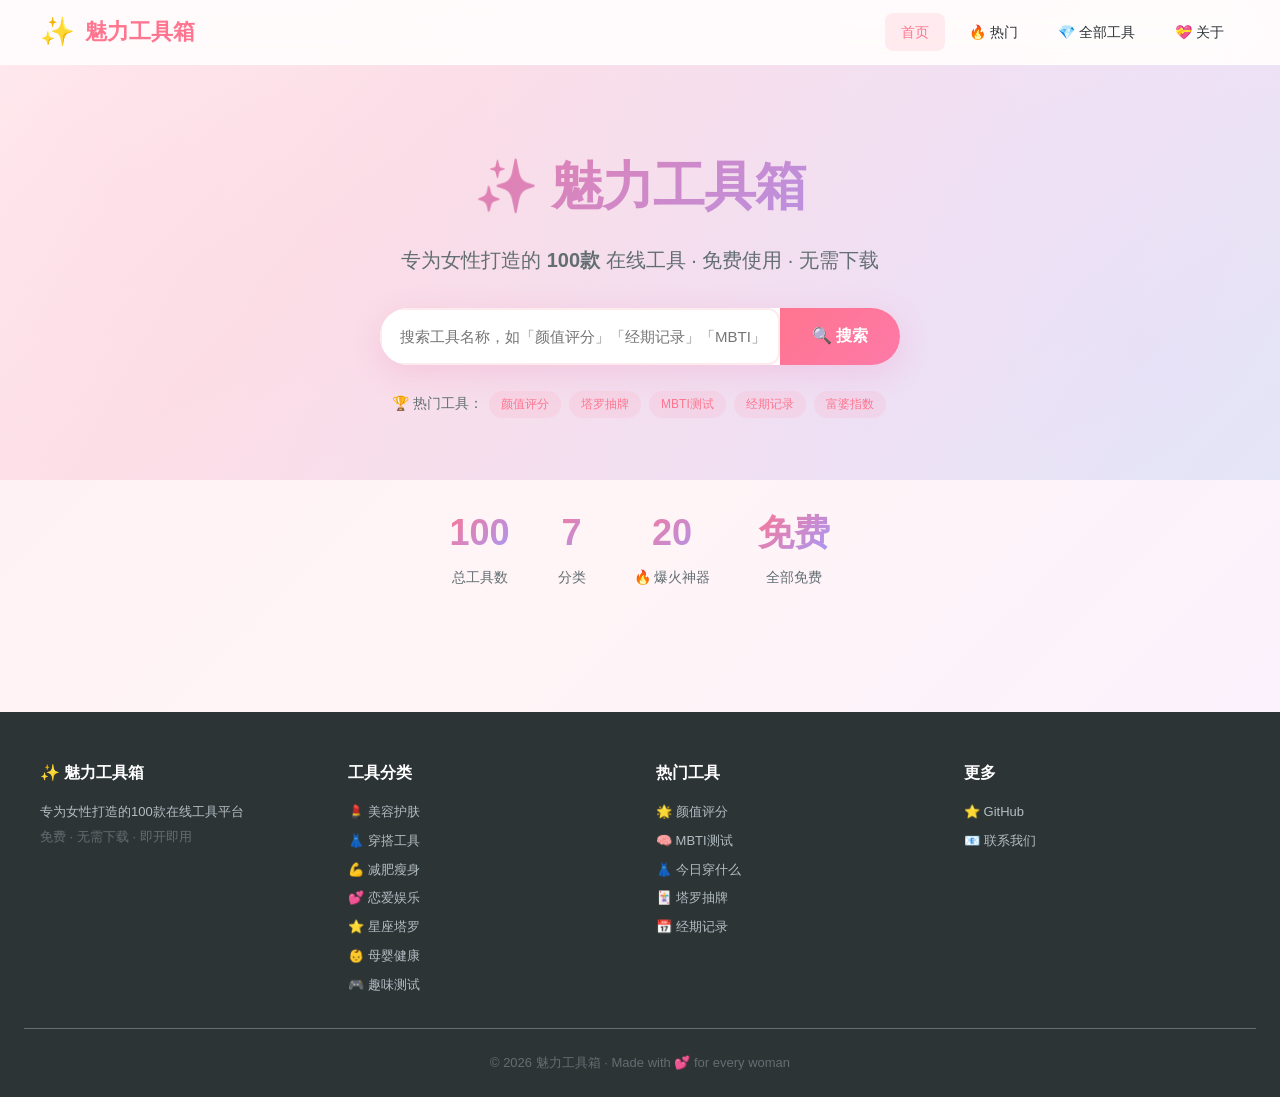
==== commit 65ff9fe3: "feat: fully complete 100 tools matrix with dynamic factory architecture and advanced code optimizati" ====
--- a/index.html
+++ b/index.html
@@ -4,21 +4,23 @@
   <meta charset="UTF-8">
   <meta name="viewport" content="width=device-width, initial-scale=1.0">
   <title>魅力工具箱 ✨ - 专为女性打造的100款在线工具</title>
-  <meta name="description" content="魅力工具箱 - 专为女性打造的100款在线工具平台，涵盖美容护肤、穿搭、减肥、恋爱、星座、母婴健康、趣味测试等类别。免费使用，无需下载。">
+  <meta name="description" content="魅力工具箱 - 专为女性打造的100款在线工具平台，涵盖美容护肤、穿搭、减肥、恋爱、星座塔罗、母婴健康、趣味测试等类别。免费使用，无需下载。">
   <meta name="keywords" content="女性工具,在线工具,AI工具,美容护肤,穿搭推荐,减肥工具,星座测试,MBTI,塔罗占卜,经期记录">
-  <link rel="stylesheet" href="css/style.css">
-  <link rel="icon" href="data:image/svg+xml,<svg xmlns=%22http://www.w3.org/2000/svg%22 viewBox=%220 0 100 100%22><text y=%22.9em%22 font-size=%2290%22>✨</text></svg>">
+  
+  <!-- Favicon with inline SVG -->
+  <link rel="icon" href="data:image/svg+xml,<svg xmlns='http://www.w3.org/2000/svg' viewBox='0 0 100 100'><text y='.9em' font-size='90'>✨</text></svg>">
+  
   <!-- Open Graph -->
   <meta property="og:title" content="魅力工具箱 - 100款女性在线工具">
   <meta property="og:description" content="专为女性打造的100款在线工具，美容护肤、穿搭推荐、减肥瘦身、恋爱测试、星座塔罗一应俱全！">
   <meta property="og:type" content="website">
-  <meta property="og:image" content="https://charm-toolbox.pages.dev/og-image.jpg">
-  <!-- Google Analytics placeholder -->
-  <script async src="https://pagead2.googlesyndication.com/pagead/js/adsbygoogle.js?client=ca-pub-XXXXX" crossorigin="anonymous"></script>
+  
+  <!-- Styles -->
+  <link rel="stylesheet" href="src/styles/app.css">
 </head>
 <body>
 
-<!-- ===== 导航栏 ===== -->
+<!-- ===== Navigation ===== -->
 <nav class="navbar">
   <div class="navbar-inner">
     <a href="/" class="logo">
@@ -27,177 +29,66 @@
     </a>
     <button class="menu-toggle" onclick="toggleMenu()" aria-label="菜单">☰</button>
     <div class="nav-links" id="navLinks">
-      <a href="/" class="active">首页</a>
-      <a href="#hot">🔥 热门</a>
-      <a href="#categories">工具大全</a>
-      <a href="/pages/money.html">💎 赚钱</a>
-      <a href="/pages/guide.html">📖 教程</a>
-      <a href="/pages/blog.html">📝 博客</a>
-      <a href="/pages/links.html">🔗 友链</a>
+      <a href="#" class="active" data-nav="home">首页</a>
+      <a href="#hot" data-nav="hot">🔥 热门</a>
+      <a href="#categories">💎 全部工具</a>
+      <a href="#about">💝 关于</a>
     </div>
   </div>
 </nav>
 
-<!-- ===== Hero 区域 ===== -->
+<!-- ===== Hero Section ===== -->
 <section class="hero">
   <div class="hero-content">
     <h1>✨ 魅力工具箱</h1>
     <p>专为女性打造的 <strong>100款</strong> 在线工具 · 免费使用 · 无需下载</p>
+    
     <div class="search-box">
-      <input type="text" id="searchInput" placeholder="搜索工具名称，如「颜值评分」「经期记录」「MBTI」..." oninput="handleSearch()">
-      <button onclick="handleSearch()">🔍 搜索</button>
+      <input type="text" id="searchInput" placeholder="搜索工具名称，如「颜值评分」「经期记录」「MBTI」...">
+      <button onclick="App.handleSearch(document.getElementById('searchInput').value)">🔍 搜索</button>
     </div>
-    <div style="margin-top:12px;font-size:13px;color:var(--text-muted);">
-      🏆 热门：<span class="tag">颜值评分</span> <span class="tag">AI穿搭</span> <span class="tag">MBTI测试</span> <span class="tag">塔罗抽牌</span> <span class="tag">富婆指数</span>
+    
+    <div style="margin-top:16px;font-size:14px;color:var(--text-light);">
+      🏆 热门工具：
+      <span class="tag" style="cursor:pointer;" onclick="App.openGoldenTool(91)">颜值评分</span>
+      <span class="tag" style="cursor:pointer;" onclick="App.openGoldenTool(74)">塔罗抽牌</span>
+      <span class="tag" style="cursor:pointer;" onclick="App.openGoldenTool(95)">MBTI测试</span>
+      <span class="tag" style="cursor:pointer;" onclick="App.openGoldenTool(81)">经期记录</span>
+      <span class="tag" style="cursor:pointer;" onclick="App.openGoldenTool(96)">富婆指数</span>
     </div>
   </div>
 </section>
 
-<!-- ===== 统计栏 ===== -->
+<!-- ===== Stats Bar ===== -->
 <div class="stats-bar">
-  <div class="stat-item"><div class="num">100</div><div class="label">总工具数</div></div>
-  <div class="stat-item"><div class="num">7</div><div class="label">分类</div></div>
-  <div class="stat-item"><div class="num">20</div><div class="label">🔥 爆火神器</div></div>
-  <div class="stat-item"><div class="num">免费</div><div class="label">全部免费</div></div>
+  <div class="stat-item">
+    <div class="num">100</div>
+    <div class="label">总工具数</div>
+  </div>
+  <div class="stat-item">
+    <div class="num">7</div>
+    <div class="label">分类</div>
+  </div>
+  <div class="stat-item">
+    <div class="num">20</div>
+    <div class="label">🔥 爆火神器</div>
+  </div>
+  <div class="stat-item">
+    <div class="num">免费</div>
+    <div class="label">全部免费</div>
+  </div>
 </div>
 
-<!-- ===== 主要容器 ===== -->
-<div id="mainContent">
+<!-- ===== Tab System ===== -->
+<div class="tabs-container">
+  <div id="tabsContainer"></div>
+</div>
 
-<!-- ===== 🔥 爆火工具精选 ===== -->
-<section class="section" id="hot">
-  <div class="section-header">
-    <h2>🔥 爆火工具精选 <span class="hot-badge">HOT</span></h2>
-    <span style="font-size:13px;color:var(--text-muted);">最适合社交分享 · 高传播性</span>
-  </div>
-  <div class="tool-grid hot-grid" id="hotToolsGrid"></div>
-</section>
-
-<!-- ===== 🗂️ 全部分类 ===== -->
-<section class="section" id="categories">
-  <div class="section-header">
-    <h2>🗂️ 全部工具 <span style="font-size:13px;color:var(--text-muted);font-weight:400;margin-left:8px;">共100款 · 点击查看详情</span></h2>
-  </div>
-  <div id="categoriesContainer"></div>
-</section>
-
-<!-- ===== 💰 赚钱模式 ===== -->
-<section class="money-section" id="money">
-  <h2>💎 赚钱模式 · 运营变现</h2>
-  <div class="money-grid">
-    <div class="money-card">
-      <h3>📢 Google AdSense</h3>
-      <div class="stars">⭐⭐</div>
-      <div class="difficulty">难度：低 | 收益：稳定</div>
-      <ul>
-        <li>门槛低，容易上手</li>
-        <li>日均1000UV约$1-5</li>
-        <li>适合新站起步</li>
-      </ul>
-    </div>
-    <div class="money-card">
-      <h3>🤖 AI会员订阅</h3>
-      <div class="stars">⭐⭐⭐⭐</div>
-      <div class="difficulty">难度：中 | 收益：高</div>
-      <ul>
-        <li>高级AI功能付费</li>
-        <li>月费¥19.9-¥39.9</li>
-        <li>复购率高，利润大</li>
-      </ul>
-    </div>
-    <div class="money-card">
-      <h3>💄 美妆联盟营销</h3>
-      <div class="stars">⭐⭐⭐⭐⭐</div>
-      <div class="difficulty">难度：中 | 收益：很高</div>
-      <ul>
-        <li>化妆品返佣15-30%</li>
-        <li>精准女性流量转化高</li>
-        <li>推荐：iHerb / Temu</li>
-      </ul>
-    </div>
-    <div class="money-card">
-      <h3>📚 数字产品销售</h3>
-      <div class="stars">⭐⭐⭐⭐⭐</div>
-      <div class="difficulty">难度：中高 | 收益：高</div>
-      <ul>
-        <li>护肤电子书/穿搭PDF</li>
-        <li>模板/课程/食谱</li>
-        <li>边际成本为0</li>
-      </ul>
-    </div>
-    <div class="money-card">
-      <h3>🏆 品牌广告合作</h3>
-      <div class="stars">⭐⭐⭐⭐⭐⭐⭐</div>
-      <div class="difficulty">难度：高 | 收益：最高</div>
-      <ul>
-        <li>美妆品牌投放</li>
-        <li>单篇合作¥500-5000+</li>
-        <li>需要流量基础</li>
-      </ul>
-    </div>
-    <div class="money-card">
-      <h3>🎓 课程销售</h3>
-      <div class="stars">⭐⭐⭐⭐</div>
-      <div class="difficulty">难度：中 | 收益：高</div>
-      <ul>
-        <li>护肤/穿搭/减肥课程</li>
-        <li>可录播一次重复卖</li>
-        <li>定价¥99-¥299</li>
-      </ul>
-    </div>
-  </div>
-</section>
-
-<!-- ===== 🌐 推荐联盟项目 ===== -->
-<section class="section" style="background:white;border-radius:var(--radius);margin:0 24px 40px;padding:32px;box-shadow:var(--shadow);">
-  <div class="section-header">
-    <h2>🌐 推荐接入 · 联盟项目</h2>
-  </div>
-  <div style="display:grid;grid-template-columns:repeat(auto-fill,minmax(200px,1fr));gap:12px;">
-    <a href="https://affiliate-program.amazon.com/" target="_blank" rel="noopener" class="friend-link-item">🛒 Amazon Associates</a>
-    <a href="https://portals.aliexpress.com/" target="_blank" rel="noopener" class="friend-link-item">🌍 AliExpress 联盟</a>
-    <a href="https://www.canva.com/affiliates/" target="_blank" rel="noopener" class="friend-link-item">🎨 Canva 联盟</a>
-    <a href="https://www.iherb.com/info/rewards" target="_blank" rel="noopener" class="friend-link-item">🌿 iHerb 联盟</a>
-    <a href="https://www.temu.com/" target="_blank" rel="noopener" class="friend-link-item">🛍️ Temu 联盟</a>
-  </div>
-  <div style="margin-top:20px;padding:16px;background:#f8f9fa;border-radius:var(--radius-sm);">
-    <p style="font-size:14px;color:var(--text-light);">💡 <strong>推广建议：</strong>护肤品 → iHerb / 亚马逊 · 穿搭服饰 → AliExpress / Temu · AI写真 → Canva · 母婴用品 → 亚马逊</p>
-    <p style="font-size:14px;color:var(--text-light);margin-top:8px;">📌 在工具结果页中嵌入商品链接，用户使用工具后精准推荐相关产品</p>
-  </div>
-</section>
-
-<!-- ===== 友情链接 ===== -->
-<section class="section" id="links">
-  <div class="section-header">
-    <h2>🔗 友情链接</h2>
-    <a href="/pages/links.html" class="see-all">申请友链 →</a>
-  </div>
-  <div class="friend-links">
-    <a href="https://www.example.com" target="_blank" class="friend-link-item">💄 美妆博客</a>
-    <a href="https://www.example.com" target="_blank" class="friend-link-item">👗 穿搭日记</a>
-    <a href="https://www.example.com" target="_blank" class="friend-link-item">🥗 减肥食谱</a>
-    <a href="https://www.example.com" target="_blank" class="friend-link-item">⭐ 星座运势</a>
-    <a href="https://www.example.com" target="_blank" class="friend-link-item">🤰 母婴之家</a>
-    <a href="https://www.example.com" target="_blank" class="friend-link-item">📖 心理测试</a>
-  </div>
-  <div style="text-align:center;margin-top:12px;">
-    <a href="https://github.com/your-username/charm-toolbox" target="_blank" style="color:var(--primary);text-decoration:none;font-size:13px;">⭐ GitHub Star</a>
-    <span style="margin:0 8px;color:var(--text-muted);">|</span>
-    <a href="mailto:hello@example.com" style="color:var(--primary);text-decoration:none;font-size:13px;">📧 友链申请</a>
-  </div>
-</section>
-
-</div><!-- /mainContent -->
-
-<!-- ===== 工具详情弹窗 ===== -->
+<!-- ===== Tool Modal ===== -->
 <div class="modal-overlay" id="toolModal">
-  <div class="modal-content">
-    <button class="modal-close" onclick="closeModal()">✕</button>
-    <div class="icon-big" id="modalIcon">🔬</div>
-    <h2 id="modalTitle">工具名称</h2>
-    <p id="modalDesc">工具描述</p>
-    <ul class="features" id="modalFeatures"></ul>
-    <button class="btn-primary" onclick="closeModal()">✨ 知道了，马上去用！</button>
+  <div class="modal-content" style="position:relative;">
+    <button class="modal-close modal-close-btn" style="position:absolute;top:16px;right:16px;background:none;border:none;font-size:28px;cursor:pointer;color:var(--text-muted);">✕</button>
+    <div id="modal-tool-content"></div>
   </div>
 </div>
 
@@ -206,191 +97,71 @@
   <div class="footer-inner">
     <div>
       <h3>✨ 魅力工具箱</h3>
-      <p style="font-size:13px;color:#b2bec3;">专为女性打造的100款在线工具平台</p>
-      <p style="font-size:13px;color:#636e72;margin-top:8px;">免费 · 无需下载 · 即开即用</p>
+      <p style="font-size:13px;color:#b2bec3;margin-top:8px;">专为女性打造的100款在线工具平台</p>
+      <p style="font-size:13px;color:#636e72;margin-top:4px;">免费 · 无需下载 · 即开即用</p>
     </div>
     <div>
       <h3>工具分类</h3>
-      <a href="#categories">💄 美容护肤</a>
-      <a href="#categories">👗 穿搭工具</a>
-      <a href="#categories">💪 减肥瘦身</a>
-      <a href="#categories">💕 恋爱娱乐</a>
-      <a href="#categories">⭐ 星座塔罗</a>
-      <a href="#categories">👶 母婴健康</a>
-      <a href="#categories">🎮 趣味测试</a>
+      <a href="#" onclick="App.switchTab('beauty');return false;">💄 美容护肤</a>
+      <a href="#" onclick="App.switchTab('fashion');return false;">👗 穿搭工具</a>
+      <a href="#" onclick="App.switchTab('fitness');return false;">💪 减肥瘦身</a>
+      <a href="#" onclick="App.switchTab('love');return false;">💕 恋爱娱乐</a>
+      <a href="#" onclick="App.switchTab('astrology');return false;">⭐ 星座塔罗</a>
+      <a href="#" onclick="App.switchTab('health');return false;">👶 母婴健康</a>
+      <a href="#" onclick="App.switchTab('fun');return false;">🎮 趣味测试</a>
     </div>
     <div>
       <h3>热门工具</h3>
-      <a href="javascript:void(0)" onclick="showTool(91)">🌟 颜值评分</a>
-      <a href="javascript:void(0)" onclick="showTool(95)">🧠 MBTI测试</a>
-      <a href="javascript:void(0)" onclick="showTool(21)">👗 AI穿搭推荐</a>
-      <a href="javascript:void(0)" onclick="showTool(74)">🃏 塔罗抽牌</a>
-      <a href="javascript:void(0)" onclick="showTool(81)">📅 经期记录</a>
+      <a href="#" onclick="App.openGoldenTool(91);return false;">🌟 颜值评分</a>
+      <a href="#" onclick="App.openGoldenTool(95);return false;">🧠 MBTI测试</a>
+      <a href="#" onclick="App.openGoldenTool(22);return false;">👗 今日穿什么</a>
+      <a href="#" onclick="App.openGoldenTool(74);return false;">🃏 塔罗抽牌</a>
+      <a href="#" onclick="App.openGoldenTool(81);return false;">📅 经期记录</a>
     </div>
     <div>
       <h3>更多</h3>
-      <a href="/pages/guide.html">📖 部署教程</a>
-      <a href="/pages/money.html">💎 赚钱攻略</a>
-      <a href="/pages/blog.html">📝 博客</a>
-      <a href="/pages/links.html">🔗 友情链接</a>
-      <a href="https://github.com/your-username/charm-toolbox">⭐ GitHub</a>
+      <a href="https://github.com" target="_blank">⭐ GitHub</a>
+      <a href="mailto:hello@example.com">📧 联系我们</a>
     </div>
   </div>
   <div class="footer-bottom">
-    © 2026 魅力工具箱 · Made with 💕 for every woman · <a href="https://pages.cloudflare.com/" style="color:#636e72;text-decoration:underline;">Deployed on Cloudflare Pages</a>
+    © 2026 魅力工具箱 · Made with 💕 for every woman
   </div>
 </footer>
 
-<script src="js/data.js"></script>
-<script>
-// ===== 导航菜单 =====
-function toggleMenu() {
-  document.getElementById('navLinks').classList.toggle('open');
-}
-
-// ===== 渲染爆火工具 =====
-function renderHotTools() {
-  const allTools = getAllTools();
-  const hotIds = TOOLS_DATA.hotTools;
-  const hotItems = hotIds.map(id => allTools.find(t => t.id === id)).filter(Boolean);
-
-  const grid = document.getElementById('hotToolsGrid');
-  grid.innerHTML = hotItems.map(t => `
-    <a href="javascript:void(0)" class="tool-card" onclick="showTool(${t.id})">
-      <span class="hot-tag">🔥</span>
-      <div class="icon">${t.icon}</div>
-      <div class="name">${t.name}</div>
-      <div class="desc">${t.desc}</div>
-    </a>
-  `).join('');
-}
-
-// ===== 渲染分类 =====
-function renderCategories() {
-  const container = document.getElementById('categoriesContainer');
-  container.innerHTML = TOOLS_DATA.categories.map(cat => `
-    <div class="category-section">
-      <div class="category-title">
-        <span class="cat-icon">${cat.icon}</span>
-        ${cat.name}
-        <span style="font-size:13px;color:var(--text-muted);font-weight:400;margin-left:8px;">${cat.tools.length}个工具</span>
-      </div>
-      <div class="tool-grid">
-        ${cat.tools.map(t => `
-          <a href="javascript:void(0)" class="tool-card" onclick="showTool(${t.id})">
-            ${isHot(t.id) ? '<span class="hot-tag">🔥</span>' : ''}
-            <div class="icon">${t.icon}</div>
-            <div class="name">${t.name}</div>
-            <div class="desc">${t.desc}</div>
-          </a>
-        `).join('')}
-      </div>
-    </div>
-  `).join('');
-}
-
-// ===== 显示工具详情 =====
-function showTool(id) {
-  const allTools = getAllTools();
-  const tool = allTools.find(t => t.id === id);
-  if (!tool) return;
-
-  document.getElementById('modalIcon').textContent = tool.icon;
-  document.getElementById('modalTitle').textContent = tool.name + (isHot(id) ? ' 🔥' : '');
-  document.getElementById('modalDesc').textContent = `📂 ${tool.category} · ${tool.desc}`;
-
-  const featuresList = document.getElementById('modalFeatures');
-  featuresList.innerHTML = tool.features.map(f => `<li>${f}</li>`).join('');
-
-  document.getElementById('toolModal').classList.add('open');
-  document.body.style.overflow = 'hidden';
-}
-
-function closeModal() {
-  document.getElementById('toolModal').classList.remove('open');
-  document.body.style.overflow = '';
-}
-
-// 点击遮罩层关闭
-document.getElementById('toolModal').addEventListener('click', function(e) {
-  if (e.target === this) closeModal();
-});
-
-// ESC 键关闭
-document.addEventListener('keydown', function(e) {
-  if (e.key === 'Escape') closeModal();
-});
-
-// ===== 搜索功能 =====
-function handleSearch() {
-  const query = document.getElementById('searchInput').value.trim().toLowerCase();
-  if (!query) {
-    renderCategories();
-    document.getElementById('categories').scrollIntoView({ behavior: 'smooth' });
-    return;
-  }
-
-  const results = searchTools(query);
-  const container = document.getElementById('categoriesContainer');
+<!-- ===== Scripts ===== -->
+<script type="module">
+  import App from './src/app.js';
   
-  if (results.length === 0) {
-    container.innerHTML = `
-      <div style="text-align:center;padding:60px 20px;">
-        <div style="font-size:64px;margin-bottom:16px;">🔍</div>
-        <h3 style="font-size:20px;margin-bottom:8px;">没有找到相关工具</h3>
-        <p style="color:var(--text-light);">试试搜索：颜值、穿搭、减肥、星座、MBTI...<br>或者换个关键词再试试</p>
-        <button onclick="document.getElementById('searchInput').value='';handleSearch();renderCategories();" style="margin-top:16px;padding:10px 24px;background:var(--primary);color:white;border:none;border-radius:8px;cursor:pointer;">查看全部工具</button>
-      </div>
-    `;
-    return;
-  }
-
-  container.innerHTML = `
-    <div style="margin-bottom:20px;color:var(--text-light);font-size:14px;">
-      找到 <strong style="color:var(--primary);">${results.length}</strong> 个相关工具
-      <button onclick="document.getElementById('searchInput').value='';handleSearch();renderCategories();" style="margin-left:12px;padding:4px 12px;background:transparent;color:var(--primary);border:1px solid var(--primary);border-radius:6px;cursor:pointer;font-size:12px;">清除搜索</button>
-    </div>
-    <div class="tool-grid">
-      ${results.map(t => `
-        <a href="javascript:void(0)" class="tool-card" onclick="showTool(${t.id})">
-          ${isHot(t.id) ? '<span class="hot-tag">🔥</span>' : ''}
-          <div class="icon">${t.icon}</div>
-          <div class="name">${t.name}</div>
-          <div class="desc">${t.desc}</div>
-          <div style="font-size:11px;color:var(--text-muted);margin-top:4px;">${t.catIcon} ${t.category}</div>
-        </a>
-      `).join('')}
-    </div>
-  `;
-}
-
-// ===== 搜索回车 =====
-document.getElementById('searchInput').addEventListener('keydown', function(e) {
-  if (e.key === 'Enter') handleSearch();
-});
-
-// ===== 初始化 =====
-document.addEventListener('DOMContentLoaded', function() {
-  renderHotTools();
-  renderCategories();
-});
-
-// ===== 平滑滚动 =====
-document.querySelectorAll('a[href^="#"]').forEach(anchor => {
-  anchor.addEventListener('click', function(e) {
-    const href = this.getAttribute('href');
-    if (href.startsWith('#')) {
-      e.preventDefault();
-      const target = document.querySelector(href);
-      if (target) target.scrollIntoView({ behavior: 'smooth' });
-    }
+  // 全局暴露App
+  window.App = App;
+  
+  // DOM Ready
+  document.addEventListener('DOMContentLoaded', () => {
+    App.init();
   });
-});
 </script>
 
-<!-- 51la统计（示例） -->
-<script charset="UTF-8" id="LA_COLLECT" src="//sdk.51.la/js-sdk-pro.min.js"></script>
-<script>LA.init({id: "YOUR_ID",ck: "YOUR_CK"})</script>
+<script>
+  // 导航菜单切换
+  function toggleMenu() {
+    document.getElementById('navLinks').classList.toggle('open');
+  }
+  
+  // 平滑滚动
+  document.querySelectorAll('a[href^="#"]').forEach(anchor => {
+    anchor.addEventListener('click', function(e) {
+      const href = this.getAttribute('href');
+      if (href && href.startsWith('#') && href.length > 1) {
+        const target = document.querySelector(href);
+        if (target) {
+          e.preventDefault();
+          target.scrollIntoView({ behavior: 'smooth' });
+        }
+      }
+    });
+  });
+</script>
 
 </body>
-</html>+</html>
--- a/src/styles/app.css
+++ b/src/styles/app.css
@@ -0,0 +1,1124 @@
+/* ===== 魅力工具箱 - 女性美学UI ===== */
+/* 莫兰迪粉 + 薰衣草紫 + 玫瑰金 + 毛玻璃质感 */
+
+/* ===== CSS Variables ===== */
+:root {
+  --primary: #ff758f;
+  --primary-light: #ffb3c1;
+  --primary-dark: #e84a6f;
+  --secondary: #a29bfe;
+  --secondary-light: #d5caff;
+  --accent: #fd79a8;
+  --rose-gold: #e8b4b8;
+  --warm-peach: #fff0f3;
+  
+  --bg-gradient-1: #fff0f3;
+  --bg-gradient-2: #fff5f7;
+  --bg-gradient-3: #f8f0ff;
+  
+  --text: #2d3436;
+  --text-light: #636e72;
+  --text-muted: #b2bec3;
+  
+  --glass-bg: rgba(255, 255, 255, 0.65);
+  --glass-border: rgba(255, 255, 255, 0.4);
+  --glass-shadow: 0 8px 32px rgba(232, 67, 147, 0.12);
+  --glass-hover: 0 12px 40px rgba(232, 67, 147, 0.2);
+  
+  --radius: 20px;
+  --radius-sm: 12px;
+  --radius-xs: 8px;
+  
+  --transition: all 0.3s cubic-bezier(0.4, 0, 0.2, 1);
+}
+
+/* ===== Base Styles ===== */
+*, *::before, *::after {
+  margin: 0;
+  padding: 0;
+  box-sizing: border-box;
+}
+
+body {
+  font-family: -apple-system, BlinkMacSystemFont, 'PingFang SC', 'Microsoft YaHei', sans-serif;
+  background: linear-gradient(135deg, var(--bg-gradient-1) 0%, var(--bg-gradient-2) 50%, var(--bg-gradient-3) 100%);
+  color: var(--text);
+  min-height: 100vh;
+  line-height: 1.6;
+  overflow-x: hidden;
+}
+
+/* ===== Navigation ===== */
+.navbar {
+  background: var(--glass-bg);
+  backdrop-filter: blur(20px);
+  -webkit-backdrop-filter: blur(20px);
+  border-bottom: 1px solid var(--glass-border);
+  position: sticky;
+  top: 0;
+  z-index: 1000;
+  padding: 0 24px;
+}
+
+.navbar-inner {
+  max-width: 1200px;
+  margin: 0 auto;
+  display: flex;
+  align-items: center;
+  justify-content: space-between;
+  height: 64px;
+}
+
+.navbar .logo {
+  display: flex;
+  align-items: center;
+  gap: 10px;
+  text-decoration: none;
+  font-size: 22px;
+  font-weight: 700;
+  color: var(--primary);
+}
+
+.navbar .logo-icon {
+  font-size: 28px;
+}
+
+.nav-links {
+  display: flex;
+  gap: 8px;
+}
+
+.nav-links a {
+  text-decoration: none;
+  color: var(--text);
+  padding: 8px 16px;
+  border-radius: var(--radius-xs);
+  font-size: 14px;
+  font-weight: 500;
+  transition: var(--transition);
+}
+
+.nav-links a:hover, .nav-links a.active {
+  background: rgba(255, 117, 143, 0.12);
+  color: var(--primary);
+}
+
+.menu-toggle {
+  display: none;
+  background: none;
+  border: none;
+  font-size: 24px;
+  cursor: pointer;
+  padding: 8px;
+}
+
+/* ===== Hero Section ===== */
+.hero {
+  text-align: center;
+  padding: 80px 24px 60px;
+  background: linear-gradient(135deg, #fff0f3 0%, #fce4ec 30%, #f3e5f5 70%, #e8eaf6 100%);
+  position: relative;
+  overflow: hidden;
+}
+
+.hero::before {
+  content: '';
+  position: absolute;
+  top: -50%;
+  left: -50%;
+  width: 200%;
+  height: 200%;
+  background: 
+    radial-gradient(circle at 30% 40%, rgba(255, 117, 143, 0.08) 0%, transparent 50%),
+    radial-gradient(circle at 70% 60%, rgba(162, 155, 254, 0.08) 0%, transparent 50%);
+  animation: heroGlow 8s ease-in-out infinite alternate;
+}
+
+@keyframes heroGlow {
+  0% { transform: translate(0,0) rotate(0deg); }
+  100% { transform: translate(-20px,10px) rotate(2deg); }
+}
+
+.hero-content {
+  position: relative;
+  z-index: 1;
+  max-width: 800px;
+  margin: 0 auto;
+}
+
+.hero h1 {
+  font-size: 52px;
+  font-weight: 800;
+  background: linear-gradient(135deg, var(--primary), var(--secondary));
+  -webkit-background-clip: text;
+  -webkit-text-fill-color: transparent;
+  background-clip: text;
+  margin-bottom: 16px;
+  letter-spacing: -1px;
+}
+
+.hero p {
+  font-size: 20px;
+  color: var(--text-light);
+  margin-bottom: 32px;
+}
+
+/* ===== Search Box ===== */
+.search-box {
+  display: flex;
+  max-width: 520px;
+  margin: 0 auto 24px;
+  background: white;
+  border-radius: 50px;
+  box-shadow: 0 8px 32px rgba(232, 67, 147, 0.15);
+  overflow: hidden;
+  transition: var(--transition);
+}
+
+.search-box:focus-within {
+  box-shadow: 0 12px 40px rgba(232, 67, 147, 0.25);
+}
+
+.search-box input {
+  flex: 1;
+  border: none;
+  padding: 18px 28px;
+  font-size: 16px;
+  outline: none;
+  background: transparent;
+}
+
+.search-box button {
+  background: linear-gradient(135deg, var(--primary), var(--accent));
+  border: none;
+  color: white;
+  padding: 18px 32px;
+  cursor: pointer;
+  font-size: 16px;
+  font-weight: 600;
+  transition: var(--transition);
+}
+
+.search-box button:hover {
+  background: linear-gradient(135deg, var(--primary-dark), var(--primary));
+}
+
+/* ===== Stats Bar ===== */
+.stats-bar {
+  display: flex;
+  justify-content: center;
+  gap: 48px;
+  padding: 24px;
+  flex-wrap: wrap;
+}
+
+.stat-item {
+  text-align: center;
+}
+
+.stat-item .num {
+  font-size: 36px;
+  font-weight: 800;
+  background: linear-gradient(135deg, var(--primary), var(--secondary));
+  -webkit-background-clip: text;
+  -webkit-text-fill-color: transparent;
+  background-clip: text;
+}
+
+.stat-item .label {
+  font-size: 14px;
+  color: var(--text-light);
+  margin-top: 4px;
+}
+
+/* ===== Tab System ===== */
+.tabs-container {
+  max-width: 1200px;
+  margin: 0 auto;
+  padding: 0 24px 40px;
+}
+
+.tabs-header {
+  display: flex;
+  gap: 8px;
+  padding: 8px;
+  background: var(--glass-bg);
+  backdrop-filter: blur(20px);
+  border-radius: var(--radius);
+  border: 1px solid var(--glass-border);
+  overflow-x: auto;
+  -webkit-overflow-scrolling: touch;
+}
+
+.tab-btn {
+  display: flex;
+  align-items: center;
+  gap: 8px;
+  padding: 12px 20px;
+  background: transparent;
+  border: none;
+  border-radius: var(--radius-sm);
+  font-size: 14px;
+  font-weight: 500;
+  color: var(--text-light);
+  cursor: pointer;
+  white-space: nowrap;
+  transition: var(--transition);
+}
+
+.tab-btn:hover {
+  background: rgba(255, 117, 143, 0.08);
+  color: var(--primary);
+}
+
+.tab-btn.active {
+  background: linear-gradient(135deg, var(--primary), var(--accent));
+  color: white;
+  box-shadow: 0 4px 16px rgba(255, 117, 143, 0.3);
+}
+
+.tab-btn .tab-icon {
+  font-size: 18px;
+}
+
+.tab-content {
+  display: none;
+  padding: 32px 0;
+  animation: fadeIn 0.4s ease;
+}
+
+.tab-content.active {
+  display: block;
+}
+
+@keyframes fadeIn {
+  from { opacity: 0; transform: translateY(10px); }
+  to { opacity: 1; transform: translateY(0); }
+}
+
+/* ===== Section Styles ===== */
+.section {
+  max-width: 1200px;
+  margin: 0 auto;
+  padding: 40px 24px;
+}
+
+.section-header {
+  display: flex;
+  justify-content: space-between;
+  align-items: center;
+  margin-bottom: 24px;
+}
+
+.section-header h2 {
+  font-size: 24px;
+  font-weight: 700;
+  display: flex;
+  align-items: center;
+  gap: 10px;
+}
+
+/* ===== Tool Cards ===== */
+.tool-grid {
+  display: grid;
+  grid-template-columns: repeat(auto-fill, minmax(200px, 1fr));
+  gap: 20px;
+}
+
+.tool-card {
+  background: var(--glass-bg);
+  backdrop-filter: blur(12px);
+  -webkit-backdrop-filter: blur(12px);
+  border: 1px solid var(--glass-border);
+  border-radius: var(--radius);
+  padding: 24px;
+  text-align: center;
+  cursor: pointer;
+  transition: var(--transition);
+  position: relative;
+  overflow: hidden;
+}
+
+.tool-card::before {
+  content: '';
+  position: absolute;
+  top: 0;
+  left: 0;
+  right: 0;
+  height: 4px;
+  background: linear-gradient(90deg, var(--primary), var(--secondary));
+  opacity: 0;
+  transition: var(--transition);
+}
+
+.tool-card:hover {
+  transform: translateY(-6px);
+  box-shadow: var(--glass-hover);
+  border-color: var(--primary-light);
+}
+
+.tool-card:hover::before {
+  opacity: 1;
+}
+
+.tool-card .hot-tag {
+  position: absolute;
+  top: 12px;
+  right: 12px;
+  background: linear-gradient(135deg, #ff6b6b, #ee5a24);
+  color: white;
+  font-size: 10px;
+  font-weight: 700;
+  padding: 4px 10px;
+  border-radius: 20px;
+}
+
+.card-icon {
+  font-size: 42px;
+  margin-bottom: 12px;
+}
+
+.card-name {
+  font-size: 15px;
+  font-weight: 600;
+  margin-bottom: 6px;
+  color: var(--text);
+}
+
+.card-desc {
+  font-size: 12px;
+  color: var(--text-light);
+  line-height: 1.4;
+}
+
+.card-footer {
+  display: flex;
+  gap: 6px;
+  justify-content: center;
+  margin-top: 12px;
+  flex-wrap: wrap;
+}
+
+.feature-tag {
+  font-size: 10px;
+  padding: 3px 8px;
+  background: rgba(255, 117, 143, 0.1);
+  color: var(--primary);
+  border-radius: 10px;
+}
+
+.card-category {
+  font-size: 11px;
+  color: var(--text-muted);
+  margin-top: 8px;
+}
+
+/* ===== Golden Tools Section ===== */
+.golden-tools {
+  display: grid;
+  grid-template-columns: repeat(auto-fit, minmax(340px, 1fr));
+  gap: 24px;
+}
+
+.golden-card {
+  background: var(--glass-bg);
+  backdrop-filter: blur(16px);
+  border: 1px solid var(--glass-border);
+  border-radius: var(--radius);
+  padding: 28px;
+  cursor: pointer;
+  transition: var(--transition);
+}
+
+.golden-card:hover {
+  transform: translateY(-4px);
+  box-shadow: var(--glass-hover);
+}
+
+.golden-card .card-icon {
+  font-size: 48px;
+  margin-bottom: 16px;
+}
+
+.golden-card .card-name {
+  font-size: 18px;
+  margin-bottom: 8px;
+}
+
+.golden-card .card-desc {
+  font-size: 13px;
+  margin-bottom: 16px;
+}
+
+/* ===== Tool Container ===== */
+.tool-container {
+  background: var(--glass-bg);
+  backdrop-filter: blur(16px);
+  border: 1px solid var(--glass-border);
+  border-radius: var(--radius);
+  padding: 32px;
+  max-width: 700px;
+  margin: 0 auto;
+}
+
+.tool-header {
+  text-align: center;
+  margin-bottom: 32px;
+}
+
+.tool-icon {
+  font-size: 56px;
+  margin-bottom: 16px;
+}
+
+.tool-title {
+  font-size: 26px;
+  font-weight: 700;
+  margin-bottom: 8px;
+  background: linear-gradient(135deg, var(--primary), var(--secondary));
+  -webkit-background-clip: text;
+  -webkit-text-fill-color: transparent;
+  background-clip: text;
+}
+
+.tool-desc {
+  font-size: 14px;
+  color: var(--text-light);
+}
+
+/* ===== Form Inputs ===== */
+.tool-inputs, .calc-fields, .tracker-form, .quiz-form {
+  display: flex;
+  flex-direction: column;
+  gap: 20px;
+  margin-bottom: 24px;
+}
+
+.input-group, .calc-field, .tracker-field {
+  display: flex;
+  flex-direction: column;
+  gap: 8px;
+}
+
+.input-group label, .calc-field label, .tracker-field label {
+  font-size: 14px;
+  font-weight: 500;
+  color: var(--text);
+}
+
+input[type="text"],
+input[type="number"],
+input[type="email"],
+input[type="date"],
+input[type="tel"],
+textarea,
+select {
+  padding: 14px 18px;
+  border: 2px solid rgba(255, 117, 143, 0.15);
+  border-radius: var(--radius-sm);
+  font-size: 15px;
+  background: white;
+  transition: var(--transition);
+  outline: none;
+}
+
+input:focus, textarea:focus, select:focus {
+  border-color: var(--primary);
+  box-shadow: 0 0 0 4px rgba(255, 117, 143, 0.1);
+}
+
+textarea {
+  resize: vertical;
+  min-height: 100px;
+}
+
+/* ===== Radio & Checkbox ===== */
+.radio-label, .checkbox-label {
+  display: flex;
+  align-items: center;
+  gap: 10px;
+  padding: 12px 16px;
+  background: white;
+  border: 2px solid rgba(255, 117, 143, 0.1);
+  border-radius: var(--radius-sm);
+  cursor: pointer;
+  transition: var(--transition);
+}
+
+.radio-label:hover, .checkbox-label:hover {
+  border-color: var(--primary-light);
+}
+
+.radio-label input, .checkbox-label input {
+  width: 20px;
+  height: 20px;
+  accent-color: var(--primary);
+}
+
+/* ===== Range Slider ===== */
+input[type="range"] {
+  -webkit-appearance: none;
+  width: 100%;
+  height: 8px;
+  background: linear-gradient(90deg, var(--primary-light), var(--secondary-light));
+  border-radius: 4px;
+  outline: none;
+}
+
+input[type="range"]::-webkit-slider-thumb {
+  -webkit-appearance: none;
+  width: 24px;
+  height: 24px;
+  background: white;
+  border: 3px solid var(--primary);
+  border-radius: 50%;
+  cursor: pointer;
+  box-shadow: 0 2px 8px rgba(0,0,0,0.15);
+}
+
+.range-value {
+  font-size: 18px;
+  font-weight: 700;
+  color: var(--primary);
+}
+
+/* ===== Buttons ===== */
+.tool-actions {
+  display: flex;
+  gap: 12px;
+  justify-content: center;
+  flex-wrap: wrap;
+}
+
+.btn-generate, .btn-calculate, .btn-quiz, .btn-checkin {
+  display: flex;
+  align-items: center;
+  justify-content: center;
+  gap: 8px;
+  padding: 16px 36px;
+  background: linear-gradient(135deg, var(--primary), var(--accent));
+  color: white;
+  border: none;
+  border-radius: 50px;
+  font-size: 16px;
+  font-weight: 600;
+  cursor: pointer;
+  transition: var(--transition);
+  box-shadow: 0 4px 16px rgba(255, 117, 143, 0.3);
+}
+
+.btn-generate:hover, .btn-calculate:hover, .btn-quiz:hover, .btn-checkin:hover {
+  transform: translateY(-2px);
+  box-shadow: 0 8px 24px rgba(255, 117, 143, 0.4);
+}
+
+.btn-reset, .btn-secondary {
+  padding: 16px 28px;
+  background: white;
+  color: var(--text);
+  border: 2px solid rgba(255, 117, 143, 0.2);
+  border-radius: 50px;
+  font-size: 15px;
+  font-weight: 500;
+  cursor: pointer;
+  transition: var(--transition);
+}
+
+.btn-reset:hover, .btn-secondary:hover {
+  border-color: var(--primary);
+  color: var(--primary);
+}
+
+/* ===== Result Display ===== */
+.tool-result, .calc-result, .quiz-result, .tracker-result {
+  background: white;
+  border-radius: var(--radius);
+  padding: 24px;
+  margin-top: 24px;
+  animation: slideUp 0.4s ease;
+}
+
+@keyframes slideUp {
+  from { opacity: 0; transform: translateY(20px); }
+  to { opacity: 1; transform: translateY(0); }
+}
+
+.result-header {
+  display: flex;
+  align-items: center;
+  gap: 10px;
+  font-size: 16px;
+  font-weight: 600;
+  color: var(--primary);
+  margin-bottom: 16px;
+  padding-bottom: 12px;
+  border-bottom: 2px solid rgba(255, 117, 143, 0.1);
+}
+
+.result-icon {
+  font-size: 24px;
+}
+
+.result-content {
+  font-size: 15px;
+  line-height: 1.8;
+  color: var(--text);
+}
+
+.result-actions {
+  display: flex;
+  gap: 12px;
+  margin-top: 16px;
+}
+
+.btn-copy, .btn-share {
+  display: flex;
+  align-items: center;
+  gap: 6px;
+  padding: 10px 20px;
+  background: rgba(255, 117, 143, 0.08);
+  color: var(--primary);
+  border: none;
+  border-radius: var(--radius-sm);
+  font-size: 14px;
+  cursor: pointer;
+  transition: var(--transition);
+}
+
+.btn-copy:hover, .btn-share:hover {
+  background: rgba(255, 117, 143, 0.15);
+}
+
+/* ===== Loading Spinner ===== */
+.tool-loading {
+  text-align: center;
+  padding: 40px;
+}
+
+.loading-spinner {
+  width: 50px;
+  height: 50px;
+  border: 4px solid rgba(255, 117, 143, 0.1);
+  border-top-color: var(--primary);
+  border-radius: 50%;
+  animation: spin 0.8s linear infinite;
+  margin: 0 auto 16px;
+}
+
+@keyframes spin {
+  to { transform: rotate(360deg); }
+}
+
+/* ===== Quiz Progress ===== */
+.quiz-progress {
+  display: flex;
+  align-items: center;
+  gap: 12px;
+  margin-bottom: 24px;
+}
+
+.progress-bar {
+  flex: 1;
+  height: 8px;
+  background: rgba(255, 117, 143, 0.1);
+  border-radius: 4px;
+  overflow: hidden;
+}
+
+.progress-fill {
+  height: 100%;
+  background: linear-gradient(90deg, var(--primary), var(--secondary));
+  border-radius: 4px;
+  transition: width 0.3s ease;
+}
+
+.progress-text {
+  font-size: 14px;
+  color: var(--text-light);
+  min-width: 50px;
+}
+
+.quiz-question {
+  display: none;
+}
+
+.quiz-question.active {
+  display: block;
+  animation: fadeIn 0.3s ease;
+}
+
+.question-number {
+  font-size: 12px;
+  color: var(--primary);
+  font-weight: 600;
+  margin-bottom: 8px;
+}
+
+.question-text {
+  font-size: 18px;
+  font-weight: 600;
+  margin-bottom: 20px;
+  color: var(--text);
+}
+
+.question-options {
+  display: flex;
+  flex-direction: column;
+  gap: 12px;
+}
+
+.quiz-option {
+  display: flex;
+  align-items: center;
+  gap: 12px;
+  padding: 16px;
+  background: white;
+  border: 2px solid rgba(255, 117, 143, 0.1);
+  border-radius: var(--radius-sm);
+  cursor: pointer;
+  transition: var(--transition);
+}
+
+.quiz-option:hover {
+  border-color: var(--primary-light);
+  background: rgba(255, 117, 143, 0.02);
+}
+
+.quiz-option.selected {
+  border-color: var(--primary);
+  background: rgba(255, 117, 143, 0.05);
+}
+
+.option-marker {
+  width: 32px;
+  height: 32px;
+  display: flex;
+  align-items: center;
+  justify-content: center;
+  background: rgba(255, 117, 143, 0.1);
+  color: var(--primary);
+  font-weight: 600;
+  border-radius: 50%;
+}
+
+.option-text {
+  flex: 1;
+  font-size: 15px;
+}
+
+/* ===== Tracker Stats ===== */
+.tracker-stats {
+  display: grid;
+  grid-template-columns: repeat(2, 1fr);
+  gap: 16px;
+  margin-bottom: 24px;
+}
+
+.stat-card {
+  background: white;
+  border-radius: var(--radius-sm);
+  padding: 20px;
+  text-align: center;
+}
+
+.stat-card .stat-value {
+  font-size: 32px;
+  font-weight: 800;
+  color: var(--primary);
+}
+
+.stat-card .stat-label {
+  font-size: 13px;
+  color: var(--text-light);
+  margin-top: 4px;
+}
+
+/* ===== History List ===== */
+.tracker-history {
+  margin-top: 24px;
+}
+
+.history-title {
+  font-size: 16px;
+  font-weight: 600;
+  margin-bottom: 16px;
+  color: var(--text);
+}
+
+.history-list {
+  max-height: 300px;
+  overflow-y: auto;
+}
+
+.history-item {
+  display: flex;
+  justify-content: space-between;
+  align-items: center;
+  padding: 12px 16px;
+  background: white;
+  border-radius: var(--radius-sm);
+  margin-bottom: 8px;
+}
+
+.history-item .date {
+  font-size: 13px;
+  color: var(--text-muted);
+}
+
+.history-item .content {
+  font-size: 14px;
+  color: var(--text);
+}
+
+.empty-state {
+  text-align: center;
+  padding: 32px;
+  color: var(--text-muted);
+  font-size: 14px;
+}
+
+/* ===== Toast ===== */
+.toast {
+  position: fixed;
+  bottom: 24px;
+  left: 50%;
+  transform: translateX(-50%) translateY(100px);
+  display: flex;
+  align-items: center;
+  gap: 10px;
+  padding: 14px 24px;
+  background: white;
+  border-radius: var(--radius-sm);
+  box-shadow: 0 8px 32px rgba(0,0,0,0.15);
+  z-index: 9999;
+  opacity: 0;
+  transition: all 0.3s ease;
+}
+
+.toast.show {
+  transform: translateX(-50%) translateY(0);
+  opacity: 1;
+}
+
+.toast-success {
+  border-left: 4px solid #27ae60;
+}
+
+.toast-error {
+  border-left: 4px solid #e74c3c;
+}
+
+.toast-icon {
+  font-size: 18px;
+}
+
+/* ===== Modal ===== */
+.modal-overlay {
+  display: none;
+  position: fixed;
+  top: 0;
+  left: 0;
+  right: 0;
+  bottom: 0;
+  background: rgba(0,0,0,0.5);
+  backdrop-filter: blur(4px);
+  z-index: 2000;
+  justify-content: center;
+  align-items: center;
+  padding: 24px;
+}
+
+.modal-overlay.open {
+  display: flex;
+}
+
+.modal-content {
+  background: white;
+  border-radius: var(--radius);
+  padding: 40px;
+  max-width: 600px;
+  width: 100%;
+  max-height: 85vh;
+  overflow-y: auto;
+  box-shadow: 0 20px 60px rgba(0,0,0,0.2);
+  animation: modalIn 0.3s ease;
+}
+
+@keyframes modalIn {
+  from { opacity: 0; transform: scale(0.95) translateY(20px); }
+  to { opacity: 1; transform: scale(1) translateY(0); }
+}
+
+.modal-close {
+  position: absolute;
+  top: 20px;
+  right: 20px;
+  background: none;
+  border: none;
+  font-size: 28px;
+  cursor: pointer;
+  color: var(--text-muted);
+  transition: var(--transition);
+}
+
+.modal-close:hover {
+  color: var(--text);
+}
+
+/* ===== Footer ===== */
+.footer {
+  background: #2d3436;
+  color: #dfe6e9;
+  padding: 48px 24px 24px;
+  margin-top: 60px;
+}
+
+.footer-inner {
+  max-width: 1200px;
+  margin: 0 auto;
+  display: grid;
+  grid-template-columns: repeat(auto-fit, minmax(200px, 1fr));
+  gap: 32px;
+}
+
+.footer h3 {
+  color: white;
+  font-size: 16px;
+  margin-bottom: 16px;
+}
+
+.footer a {
+  color: #b2bec3;
+  text-decoration: none;
+  display: block;
+  font-size: 13px;
+  margin-bottom: 8px;
+  transition: var(--transition);
+}
+
+.footer a:hover {
+  color: var(--primary-light);
+}
+
+.footer-bottom {
+  text-align: center;
+  padding-top: 24px;
+  margin-top: 24px;
+  border-top: 1px solid #636e72;
+  font-size: 13px;
+  color: #636e72;
+}
+
+/* ===== Inline SVG Stars ===== */
+.star-decoration {
+  position: absolute;
+  width: 20px;
+  height: 20px;
+  fill: var(--primary-light);
+  opacity: 0.6;
+}
+
+/* ===== Responsive ===== */
+@media (max-width: 768px) {
+  .navbar .nav-links {
+    display: none;
+    position: absolute;
+    top: 64px;
+    left: 0;
+    right: 0;
+    background: white;
+    flex-direction: column;
+    padding: 16px;
+    box-shadow: 0 10px 30px rgba(0,0,0,0.1);
+  }
+  
+  .navbar .nav-links.open {
+    display: flex;
+  }
+  
+  .menu-toggle {
+    display: block;
+  }
+  
+  .hero h1 {
+    font-size: 32px;
+  }
+  
+  .hero p {
+    font-size: 16px;
+  }
+  
+  .stats-bar {
+    gap: 24px;
+  }
+  
+  .tool-grid {
+    grid-template-columns: repeat(auto-fill, minmax(150px, 1fr));
+    gap: 12px;
+  }
+  
+  .golden-tools {
+    grid-template-columns: 1fr;
+  }
+  
+  .tabs-header {
+    flex-wrap: nowrap;
+    overflow-x: auto;
+    -webkit-overflow-scrolling: touch;
+  }
+  
+  .tab-btn {
+    padding: 10px 16px;
+    font-size: 13px;
+  }
+  
+  .tool-container {
+    padding: 24px 20px;
+  }
+  
+  .modal-content {
+    padding: 28px 20px;
+  }
+}
+
+/* ===== Scrollbar ===== */
+::-webkit-scrollbar {
+  width: 6px;
+  height: 6px;
+}
+
+::-webkit-scrollbar-track {
+  background: transparent;
+}
+
+::-webkit-scrollbar-thumb {
+  background: var(--primary-light);
+  border-radius: 3px;
+}
+
+::-webkit-scrollbar-thumb:hover {
+  background: var(--primary);
+}
+
+/* ===== Tag Styles ===== */
+.tag {
+  display: inline-block;
+  background: rgba(255, 117, 143, 0.1);
+  color: var(--primary);
+  font-size: 12px;
+  padding: 4px 12px;
+  border-radius: 20px;
+  margin: 2px;
+}
+
+.hot-badge {
+  display: inline-block;
+  background: linear-gradient(135deg, #ff6b6b, #ee5a24);
+  color: white;
+  font-size: 11px;
+  font-weight: 700;
+  padding: 3px 12px;
+  border-radius: 20px;
+  margin-left: 8px;
+  vertical-align: middle;
+}
